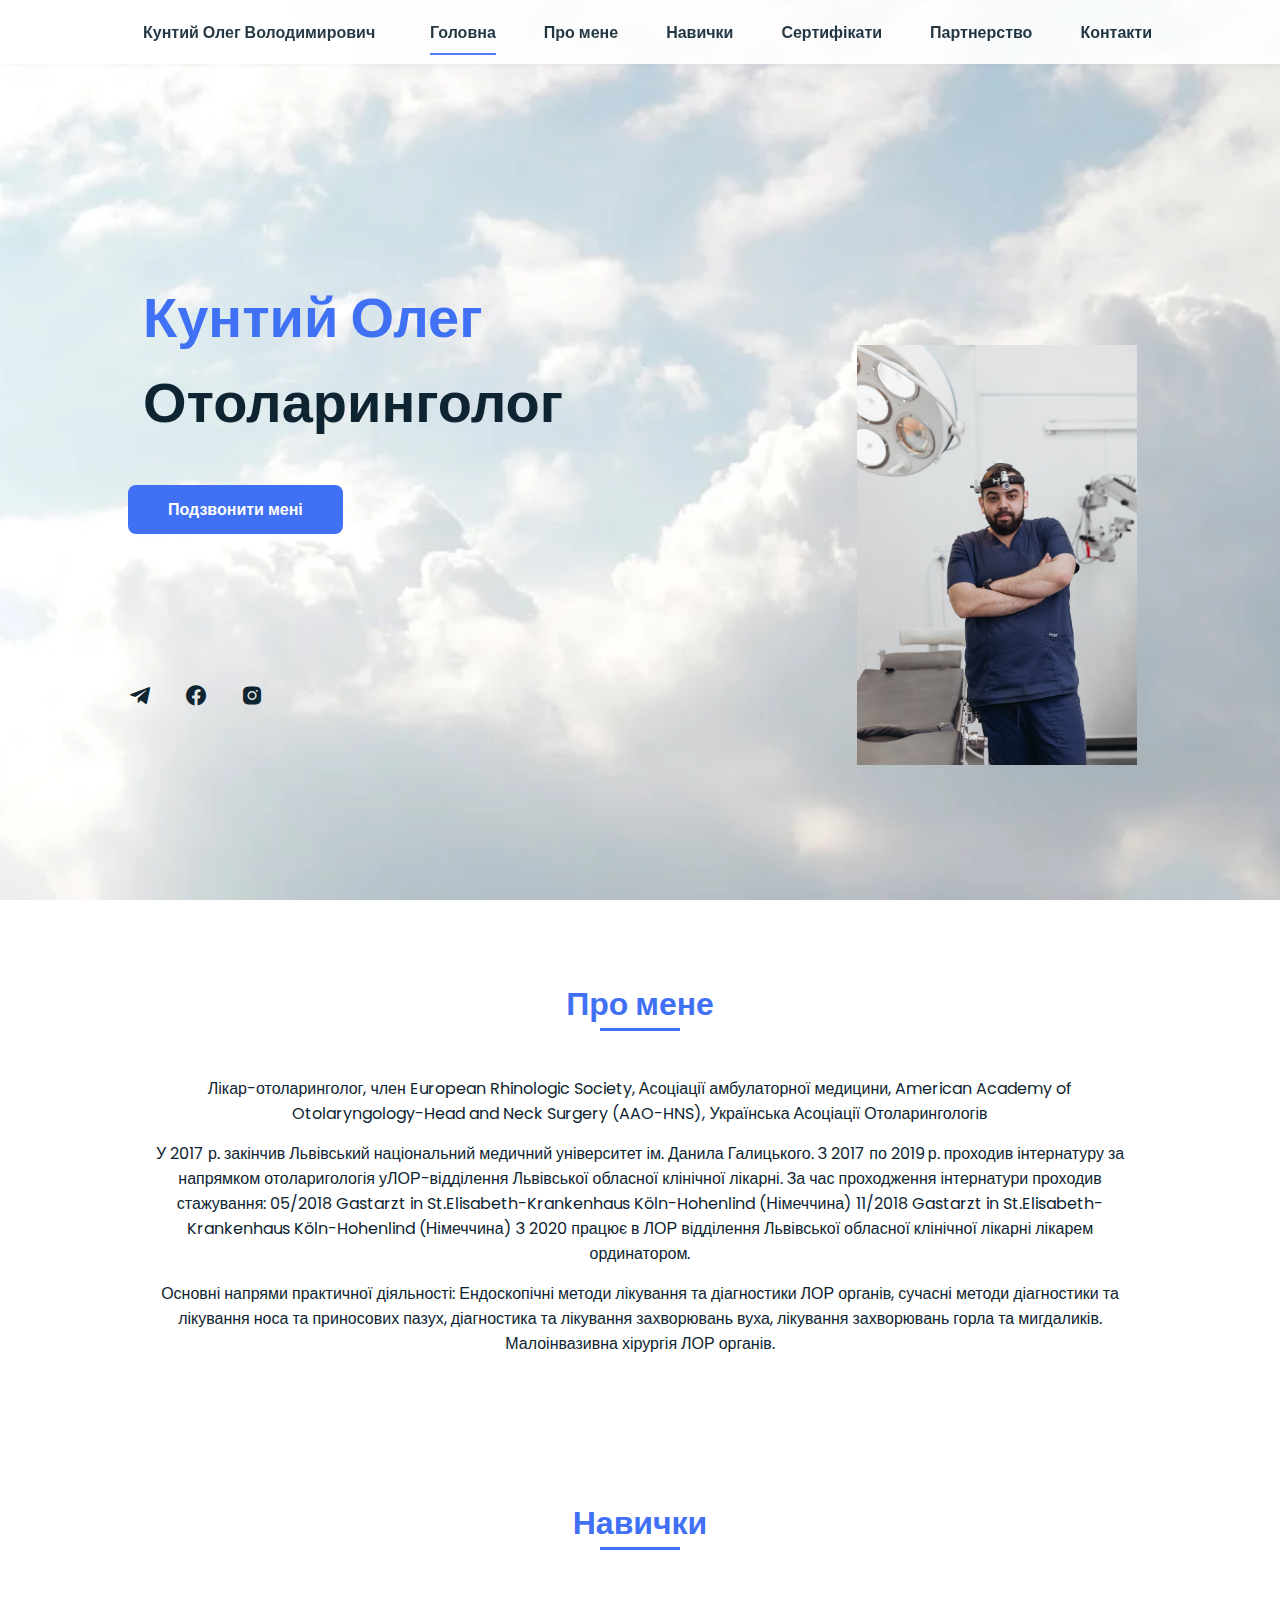
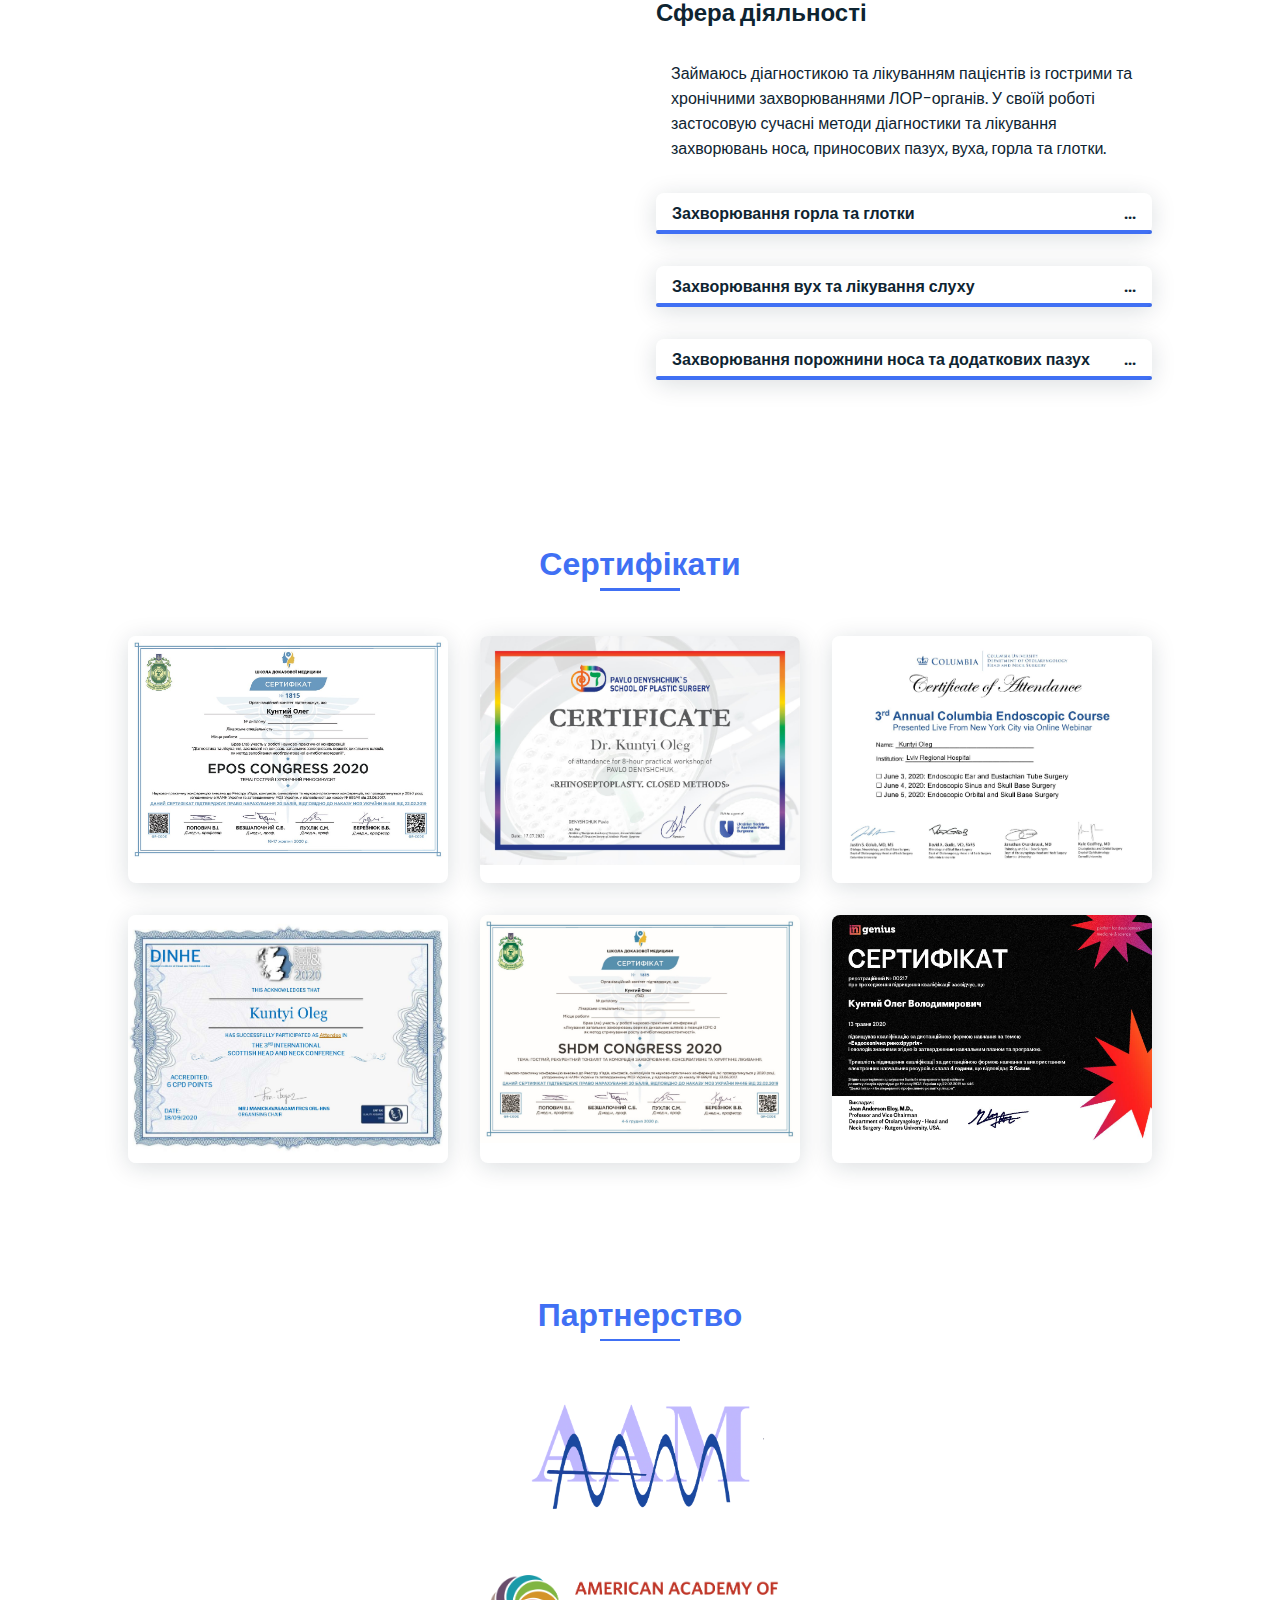
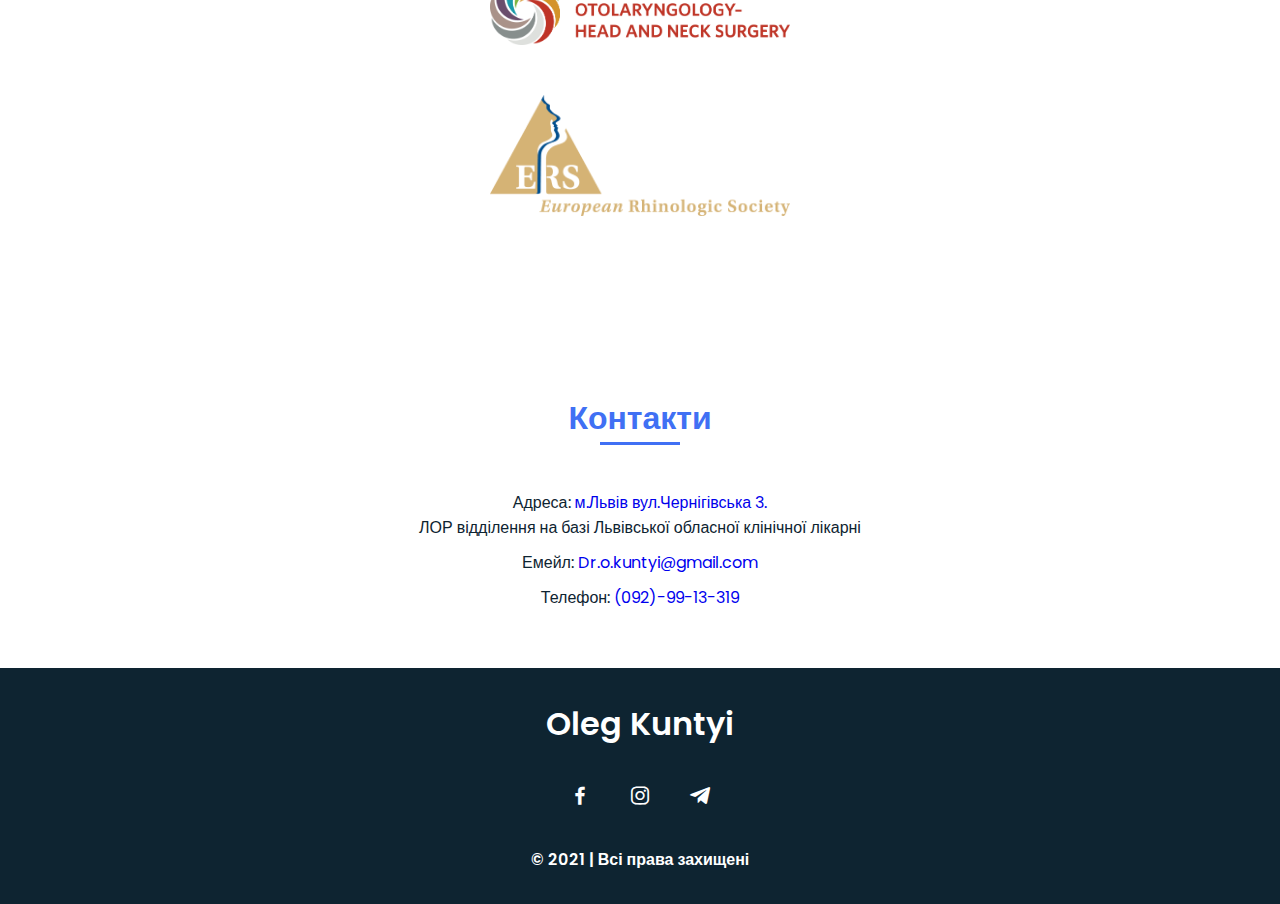
==== index.html @ fac5fddb "V1.1" ====
<!DOCTYPE html>
<html lang="ru">

<head>
    <title>Кунтий Олег Володимирович</title>

    <meta charset="UTF-8">
    <meta name="viewport" content="width=device-width, initial-scale=1.0">
    <meta name="format-detection" content="telephone=no">


    <!-- =====BOX ICONS===== -->
    <link href='https://cdn.jsdelivr.net/npm/boxicons@2.0.5/css/boxicons.min.css' rel='stylesheet'>
    <link rel="stylesheet" href="https://cdnjs.cloudflare.com/ajax/libs/font-awesome/4.7.0/css/font-awesome.min.css">


    <link rel="stylesheet" href="css/styles.css">
</head>



<body>
    <!--===== HEADER =====-->

    <header class="l-header">
        <nav class="nav">
            <div>
                <a href="#" class="nav__logo">Кунтий Олег Володимирович</a>
            </div>


            <div class="nav__menu" id="nav-menu">
                <ul class="nav__list">
                    <li class="nav__item lang-place"><a href="#home" class="nav__link active">Головна</a></li>
                    <li class="nav__item"><a href="#about" class="nav__link">Про мене</a></li>
                    <li class="nav__item"><a href="#skills" class="nav__link">Навички</a></li>
                    <li class="nav__item"><a href="#qualification" class="nav__link">Сертифікати</a></li>
                    <li class="nav__item"><a href="#mem" class="nav__link">Партнерство</a></li>
                    <li class="nav__item"><a href="#contact" class="nav__link">Контакти</a></li>
                </ul>

                <!------------------------------------ ПЕРЕКЛАД ----------------------------------------->
                <!-- <div class="header__translate">
                    <a href="eng.html" class="eng"><img src="img/eng1.png" alt=""></a>
                    <a href="index.html" class="ukr"><img src="img/ukr1.png" alt=""></a>
                </div> -->

            </div>

            <div class="nav__toggle" id="nav-toggle">
                <i class='bx bx-menu'></i>
            </div>
        </nav>
    </header>

    <main class="l-main">
        <!--===== HOME =====-->
        <section class="home bd-grid" id="home">

            <div class="par__mob">
                <img class="home__img-mobile" src="img/main.jpg" alt="">
            </div>
            <div class="home__data">
                <h1 class="home__title"><span class="home__title-color">Кунтий
                        Олег</span><br>Отоларинголог
                </h1>

                <a href="tel:0975793284" class="button">Подзвонити мені</a>
            </div>

            <div class="home__social">
                <a href="" class="home__social-icon"><i class='bx bxl-telegram'></i></a>
                <a href="https://www.facebook.com/photo?fbid=460444640978378&set=a.102167336806112"
                    class="home__social-icon"><i class='bx bxl-facebook-circle'></i></a>
                <a href="https://www.instagram.com/olezka19940511/?hl=uk" class="home__social-icon"><i
                        class='bx bxl-instagram-alt'></i></a>
            </div>
            <div>
                <img class="home__img" src="img/main.jpg" alt="">
            </div>

        </section>
        <!--===== ABOUT =====-->
        <section class="about section" id="about">
            <h2 class="section-title">Про мене</h2>

            <div class="about__container">
                <!-- <div class="about__img">
                    <img src="img/about.jpg" alt="">
                    bd-grid
                </div> -->

                <div class="about__alltext">
                    <p class="about__text">Лікар-отоларинголог,
                        член European Rhinologic Society, Асоціації амбулаторної медицини, American Academy of
                        Otolaryngology-Head and Neck Surgery (AAO-HNS), Українська Асоціації Отоларингологів
                    </p>
                    <p class="about__text">
                        У
                        2017 р. закінчив Львівський
                        національний медичний університет ім. Данила Галицького.
                        З 2017 по 2019 р. проходив інтернатуру за напрямком отоларигологія уЛОР-відділення Львівської
                        обласної клінічної лікарні.
                        За час проходження інтернатури проходив стажування:
                        05/2018 Gastarzt in St.Elisabeth-Krankenhaus Köln-Hohenlind (Німеччина)
                        11/2018 Gastarzt in St.Elisabeth-Krankenhaus Köln-Hohenlind (Німеччина)
                        З 2020 працює в ЛОР відділення Львівської обласної клінічної лікарні лікарем ординатором.
                    </p>
                    <p class="about__text">
                        Основні напрями практичної діяльності:
                        Ендоскопічні методи лікування та діагностики ЛОР органів, сучасні методи діагностики та
                        лікування носа та приносових пазух, діагностика та лікування захворювань вуха, лікування
                        захворювань горла та мигдаликів. Малоінвазивна хірургія ЛОР органів.

                    </p>
                </div>
            </div>
        </section>

        <!--===== SKILLS =====-->
        <section class="skills section" id="skills">
            <h2 class="section-title">Навички</h2>

            <div class="skills__container bd-grid">
                <div>
                    <img src="img/skills.jpg" alt="" class="skills__img">
                </div>
                <div>
                    <h2 class="skills__subtitle">Сфера діяльності</h2>
                    <p class="skills__text">Займаюсь діагностикою та лікуванням пацієнтів із гострими та хронічними
                        захворюваннями ЛОР-органів. У своїй роботі застосовую сучасні методи діагностики та лікування
                        захворювань носа, приносових пазух, вуха, горла та глотки.</p>
                    <div class="skills__data">
                        <div class="skills__names">
                            <span class="skills__name">Захворювання горла та глотки</span>
                        </div>
                        <div class="skills__bar skills__html">
                        </div>
                        <span class="skills__percentage">...</span>

                    </div>

                    <div class="skills__list">
                        <ul class="list-item">
                            <li>Гострий тонзиліт</li>
                            <li>Хронічний тонзиліт</li>
                            <li>Гострі та хронічні фарингіти</li>
                            <li>Гострі та хронічні Ларингіти</li>
                            <li>Назофарингіт</li>
                            <li>Паратонзиліт та паратонзилярний абсцес</li>
                            <li>Кандидоз ротової порожнини</li>
                            <li>Сторонні тіла глотки</li>
                            <li>Травми глотки</li>
                        </ul>
                    </div>

                    <div class="skills__data">
                        <div class="skills__names">
                            <span class="skills__name">Захворювання вух та лікування слуху</span>
                        </div>
                        <div class="skills__bar skills__css">

                        </div>
                        <span class="skills__percentage">...</span>
                    </div>

                    <div class="skills__list">
                        <ul class="list-item">
                            <li>Зовнішній отит</li>
                            <li>Фурункул слухового ходу</li>
                            <li>Отомікоз</li>
                            <li>Гострий середній отит</li>
                            <li>Хронічний отит</li>
                            <li>Секреторний отит</li>
                            <li>Євстахеїт</li>
                            <li>Отогематома</li>
                            <li>Усунення сірчаного корку</li>
                            <li>Травми барабанної перетинки</li>
                            <li>Усунення сторонніх тіл</li>
                            <li>Видалення атероми вушної мушлі</li>
                        </ul>

                    </div>

                    <div class="skills__data">
                        <div class="skills__names">
                            <span class="skills__name">Захворювання порожнини носа та додаткових пазух</span>
                        </div>
                        <div class="skills__bar skills__ux">
                        </div>
                        <span class="skills__percentage">...</span>
                    </div>

                    <div class="skills__list">
                        <ul class="list-item">
                            <li>Гострі риносинусити</li>
                            <li>Хронічний риносинусит</li>
                            <li>Алергічний риніт</li>
                            <li>Викривлення носової переділки</li>
                            <li>Деформації зовнішнього носа</li>
                            <li>Медикаментозний риніт</li>
                            <li>Фурункул носа</li>
                            <li>ГПоліпи носової порожнини</li>
                            <li>Гематома та абсцес переділки носа</li>
                            <li>Носові кровотечі</li>

                        </ul>
                    </div>

                </div>


            </div>
        </section>

        <!--===== WORK =====-->
        <section class="work section" id="qualification">
            <h2 class="section-title">Сертифікати</h2>

            <div class="work__container bd-grid">

                <div class="work__img">
                    <img src="img/work1.jpg" alt="">
                </div>

                <div class="work__img">
                    <img src="img/work2.jpg" alt="">
                </div>

                <div class="work__img">
                    <img src="img/work3.jpg" alt="">
                </div>

                <div class="work__img">
                    <img src="img/work4.jpg" alt="">
                </div>

                <div class="work__img">
                    <img src="img/work5.jpg" alt="">
                </div>

                <div class="work__img">
                    <img src="img/work6.jpg" alt="">
                </div>

            </div>

        </section>

        <section class="mem section" id="mem">
            <h2 class="section-title">Партнерство</h2>

            <div class="ers">
                <img class="ers-img" src="img/aam-logo.png" alt="er">
                <img class="ers-img" src="img/aao-logo.png" alt="er">
                <img class="ers-img" src="img/ers-logo.png" alt="er">
            </div>

        </section>

        <!--===== CONTACT =====-->

        <section class="contact section" id="contact">
            <h2 class="section-title">Контакти</h2>

            <!-- <div class="contact__container bd-grid">
                <form action="" class="contact__form">
                    <input type="text" placeholder="Name" class="contact__input">
                    <input type="mail" placeholder="Email" class="contact__input">
                    <textarea name="" id="" cols="0" rows="10" class="contact__input"></textarea>
                    <input type="button" value="Submit" class="contact__button button">
                </form>
            </div> -->


            <div class="contact2">
                <div class="contact__adress">Адреса: <a class="contact__adress"
                        href="https://www.google.com/maps/place/%D0%B2%D1%83%D0%BB%D0%B8%D1%86%D1%8F+%D0%A7%D0%B5%D1%80%D0%BD%D1%96%D0%B3%D1%96%D0%B2%D1%81%D1%8C%D0%BA%D0%B0,+3,+%D0%9B%D1%8C%D0%B2%D1%96%D0%B2,+%D0%9B%D1%8C%D0%B2%D1%96%D0%B2%D1%81%D1%8C%D0%BA%D0%B0+%D0%BE%D0%B1%D0%BB%D0%B0%D1%81%D1%82%D1%8C,+79000/data=!4m2!3m1!1s0x473add405d0f1727:0x6ee5fa45e4d1539a?sa=X&ved=2ahUKEwilrcrRs4DuAhVOpIsKHW8TBnoQ8gEwAHoECAMQAQ">м.Львів
                        вул.Чернігівська 3.

                    </a><br> ЛОР відділення на базі Львівської обласної клінічної лікарні
                </div>
                <div class="email">
                    <span>Емейл:</span> <a href="mailTo:Dr.o.kuntyi@gmail.com"> Dr.o.kuntyi@gmail.com</a>
                </div>
                <div class="telephone">
                    <span>Телефон:</span><a href="tel:0929913319"> (092)-99-13-319</a>
                </div>
            </div>
        </section>


    </main>

    <!--===== FOOTER =====-->
    <footer class="footer">
        <p class="footer__title">Oleg Kuntyi</p>
        <div class="footer__social">
            <a href="https://www.facebook.com/photo?fbid=460444640978378&set=a.102167336806112" class="footer__icon"><i
                    class='bx bxl-facebook'></i></a>
            <a href="https://www.instagram.com/dr.kuntyi/" class="footer__icon"><i class='bx bxl-instagram'></i></a>
            <a href="#" class="footer__icon"><i class='bx bxl-telegram'></i></a>
        </div>
        <p>&#169; 2021 | Всі права захищені</p>
    </footer>


    <script src="https://ajax.googleapis.com/ajax/libs/jquery/3.5.1/jquery.min.js"></script>
    <!--===== SCROLL REVEAL =====-->
    <script src="https://unpkg.com/scrollreveal"></script>


    <script src="js/main.js"></script>
</body>

</html>
---- css/styles.css ----
/*===== GOOGLE FONTS =====*/
@import url("https://fonts.googleapis.com/css2?family=Poppins:wght@400;600;700&display=swap");
/*===== VARIABLES CSS =====*/
:root{
  --header-height: 3rem;
  --font-semi: 600;
}


/*===== Colores =====*/
:root{
  --first-color: #4070F4;
  --second-color: #0E2431;
}

/*===== Fuente y tipografia =====*/
:root{
  --body-font: 'Poppins', sans-serif;
  --big-font-size: 2rem;
  --h2-font-size: 1.25rem;
  --normal-font-size: 0.938rem;
}
@media screen and (min-width: 768px){
  :root{
    --big-font-size: 3.5rem;
    --h2-font-size: 2rem;
    --normal-font-size: 1rem;
  }
}

/*===== Margenes =====*/
:root{
  --mb-1: 0.5rem;
  --mb-2: 1rem;
  --mb-3: 1.5rem;
  --mb-4: 2rem;
  --mb-5: 2.5rem;
  --mb-6: 3rem;
}

/*===== z index =====*/
:root{
  --z-back: -10;
  --z-normal: 1;
  --z-tooltip: 10;
  --z-fixed: 100;
}

/*===== BASE =====*/
*,::before,::after{
  box-sizing: border-box;
}
html{
  scroll-behavior: smooth;
}
body{
  background: url("../img/light-1282314_960_720.webp") no-repeat center center/cover;
  background-attachment: fixed;
  margin: var(--header-height) 0 0 0;
  font-family: var(--body-font);
  font-size: var(--normal-font-size);
  color: var(--second-color);
}
h1,h2,p{
  margin: 0;
}
ul{
  margin: 0;
  padding: 0;
  list-style: none;
}
a{
  text-decoration: none;
}
img{
  max-width: 100%;
  height: auto;
  display: block;
}

/*===== CLASS CSS ===== */
.section-title{
  position: relative;
  font-size: var(--h2-font-size);
  color: var(--first-color);
  margin-top: var(--mb-2);
  margin-bottom: var(--mb-4);
  text-align: center;
}
.section-title::after{
  position: absolute;
  content: "";
  width: 64px;
  height: 0.18rem;
  left: 0;
  right: 0;
  margin: auto;
  top: 4rem;
  background-color: var(--first-color);
}
.section{
  padding-top: 3rem;
  padding-bottom: 2rem;
}

/*===== LAYOUT =====*/

.l-header{
  width: 100%;
  position: fixed;
  top: 0;
  left: 0;
  z-index: var(--z-fixed);
  background-color: #fff;
  opacity: 0.9;
  box-shadow: 0 1px 4px rgba(146,161,176,.15);
}

/*===== NAV =====*/
.nav{
  height: var(--header-height);
  display: flex;
  justify-content: space-between;
  align-items: center;
  font-weight: var(--font-semi);
  
}
.home__social-icon {
  display: none;
}
@media screen and (max-width: 768px){
  .work__img {
    margin: 15px;
  }
  .home {
    margin-bottom: 110px;
  }
  .skills__subtitle {
    display: none;
  }
  .section-title {
    padding-top: 30px;
  }
  .button {
    display: block;
    margin-bottom: 60px;

  }
  
  .nav__menu{
    position: fixed;
    top: var(--header-height);
    right: -100%;
    width: 80%;
    height: 100%;
    padding: 2rem;
    background-color: var(--second-color);
    transition: .5s;
  }
}
.nav__item{
  margin-bottom: var(--mb-4);
}
.nav__link{
  position: relative;
  color: #fff;
}
.nav__link:hover{
  position: relative;
}
.nav__link:hover::after{
  position: absolute;
  content: "";
  width: 100%;
  height: 0.18rem;
  left: 0;
  top: 2rem;
  background-color: var(--first-color);
}
.nav__logo{
  color: var(--second-color);
  position: relative;
  padding-left: 15px;
}
/* .nav__logo::after{
  content: "";
  position: relative;
  left: 0;
  top: 0;
  width: 50px;
  height: 50px;
  background-image: url('../img/ukr.png');
} */
.nav__toggle{
  color: var(--second-color);
  font-size: 1.5rem;
  cursor: pointer;
}


/*Active menu*/
.active::after{
  position: absolute;
  content: "";
  width: 100%;
  height: 0.18rem;
  left: 0;
  top: 2rem;
  background-color: var(--first-color);
}

/*=== Show menu ===*/
.show{
  right: 0;
}

/*===== HOME =====*/
.home__img {

  display: none;
}
.home{
  height: calc(100vh - 3rem);
  row-gap: 1rem;
}
.home__data{
  align-self: center;
}
.home__title{
  font-size: var(--big-font-size);
  margin-bottom: var(--mb-5);
  padding-left: 15px;
}
.home__title-color{
  color: var(--first-color);
}
.home__social{
  display: flex;
  flex-direction: column;
}
.home__social-icon{
  width: max-content;
  margin-bottom: var(--mb-2);
  font-size: 1.5rem;
  color: var(--second-color);
}
.home__social-icon:hover{
  color: var(--first-color);
}
.home__img{
  position: absolute;
  right: 0;
  bottom: 0;
  max-width: 295px;
}
.header__translate {
  display: flex;

  position: fixed;
  width: 90px;
}
.header__translate img {
  padding-right: 10px;
  width: 80px;
}



/*BUTTONS*/
.button{
  
  display: inline-block;
  background-color: var(--first-color);
  color: #fff;
  padding: .75rem 2.5rem;
  font-weight: var(--font-semi);
  border-radius: .5rem;
}
.button:hover{
  box-shadow: 0 10px 36px rgba(0,0,0,.15);
}

/* ===== ABOUT =====*/
.about__container{
  row-gap: 2rem;
  text-align: center;
}
.about__subtitle{
  margin-bottom: var(--mb-2);
}
.about__img{
  justify-self: center;
}
.about__img img{
  width: 200px;
  border-radius: .5rem;
}
.about__text {
  text-align: center;
  max-width: 1024px;
  margin: 0 auto;
  padding: 0 15px;
  margin-bottom: 15px;
}


/* ===== SKILLS =====*/
.skills__list{
  display: none;
}
.skills__container{
  row-gap: 2rem;

}
.skills__subtitle{
  margin-bottom: var(--mb-2);
}
.skills__text{
  padding: 15px 15px 0px 15px;
  margin-bottom: var(--mb-4);
}
.skills__data{
  cursor: pointer;
  display: flex;
  justify-content: space-between;
  align-items: center;
  position: relative;
  font-weight: var(--font-semi);
  padding: .5rem 1rem;
  margin-bottom: var(--mb-4);
  border-radius: .5rem;
  box-shadow: 0 4px 25px rgba(14,36,49,.15);
}
.skills__data:hover {
  transform: translateY(-3px);
  box-shadow: 8px 4px 4px #4070F4;

  transition: all 0.5s ease;
}
.skills__icon{
  font-size: 2rem;
  margin-right: var(--mb-2);
  color: var(--first-color);
}
.skills__names{
  display: flex;
  align-items: center;
}
.skills__bar{
  position: absolute;
  left: 0;
  bottom: 0;
  background-color: var(--first-color);
  height: .25rem;
  border-radius: .5rem;
  z-index: var(--z-back);
}
.skills__html{
  width: 100%;
}
.skills__css{
  width: 100%;
}
.skills__js{
  width: 100%;
}
.skills__ux{
  width: 100%;
}
.skills__img{
  border-radius: .5rem;
  padding: 55px 15px 15px 15px;
}

.list-item {
  list-style: disc;
  margin-bottom: 20px;
  padding: 0 20px;
}

.hide {
  display: none;
}
.show {
  display: block;
}
/* ===== WORK =====*/
.work__container{
  row-gap: 2rem;
}
.work__img{
  box-shadow: 0 4px 25px rgba(14,36,49,.15);
  border-radius: .5rem;
  overflow: hidden;
}
.work__img img{
  transition: 1s;
  cursor: pointer;
}
.work__img img:hover{
  transform: scale(1.1);
}

/* ===== CONTACT =====*/
/* .contact__input{
  width: 100%;
  font-size: var(--normal-font-size);
  font-weight: var(--font-semi);
  padding: 1rem;
  border-radius: .5rem;
  border: 1.5px solid var(--second-color);
  outline: none;
  margin-bottom: var(--mb-4);
}

.contact__button{
  display: block;
  border: none;
  outline: none;
  font-size: var(--normal-font-size);
  cursor: pointer;
  margin-left: auto;
} */

.contact2 {
  text-align: center;
  padding: 0 15px;
  font-family: 'Poppins', sans-serif;
}
.contact2 div {
  margin-bottom: 10px;
}
.contact__adress a {
  color: #0000EB;
}

/* ===== FOOTER =====*/
.footer{
  background-color: var(--second-color);
  color: #fff;
  text-align: center;
  font-weight: var(--font-semi);
  padding: 2rem 0;
}
.footer__title{
  font-size: 2rem;
  margin-bottom: var(--mb-4);
}
.footer__social{
  margin-bottom: var(--mb-4);
}
.footer__icon{
  font-size: 1.5rem;
  color: #fff;
  margin: 0 var(--mb-2)
}



/* ===== MEDIA QUERIES=====*/

@media screen and (min-width: 440px){
 .home__img-mobile{
   display: none;
 }
 .home__img {
  display: block;
}

@media screen and (min-width: 768px){
  .eng,
  .ukr {
    opacity: 0.5;
  }
  .eng:hover,
  .ukr:hover {
    opacity: 1;
    transition: all 0.3s ease;
  }
  .header__translate {
    display: flex;
    padding-top: 25px;
    width: 90px;
    opacity: 0.8;
    transform: translateX(-285px);
  }
  .header__translate img {
    width: 80px;
  }
  .home__social-icon {
    display: block;
  }
  .nav {
    max-width: 1024px;
    margin: 0 auto;
  }
  .bd-grid{
    max-width: 1024px;
    display: grid;
    grid-template-columns: 100%;
    grid-column-gap: 2rem;
    width: calc(100% - 2rem);
    margin-left: var(--mb-2);
    margin-right: var(--mb-2);
  }
  body{
    margin: 0;
  }
  .section{
    padding-top: 4rem;
    padding-bottom: 3rem;
  }
  .section-title{
    margin-bottom: var(--mb-6);
  }
  .section-title::after{
    width: 80px;
    top: 3rem;
  }

  .nav{
    height: calc(var(--header-height) + 1rem);
  }
  .nav__list{
    display: flex;
    padding-top: 0;
  }
  .nav__item{
    margin-left: var(--mb-6);
    margin-bottom: 0;
  }
  .nav__toggle{
    display: none;
  }
  .nav__link{
    color: var(--second-color);
  }

  .home{
    height: 100vh;
  }
  .home__data{
    align-self: flex-end;
  }
  .home__social{
    padding-top: 0;
    padding-bottom: 2.5rem;
    flex-direction: row;
    align-self: flex-end;
  }
  .home__social-icon{
    margin-bottom: 0;
    margin-right: var(--mb-4);
  }
  .home__img{
    width: 457px;
    bottom: 15%;
    padding-right: 15px;
  }

  .about__container, .skills__container{
    grid-template-columns: repeat(2,1fr);
    text-align: initial;
  }
  .about__img img{
    width: 300px;
  }
  .work__container{
    grid-template-columns: repeat(3, 1fr);
    grid-template-rows: repeat(2,1fr);
    column-gap: 2rem;
  }
  .contact__form{
    width: 360px;
  }
  .contact__container{
    justify-items: center;
  }
}

@media screen and (min-width: 1024px){
  .bd-grid{
    margin-left: auto;
    margin-right: auto;
  }
  .home__img{
    right: 10%;
  }
}
@media screen and (max-width: 1024px){
  .header__translate {
    display: flex;
    padding-top: 25px;
    width: 90px;

    transform: translateX(-20px);
  }
}

@media screen and (max-width: 766px){
  
  .skills__img{
    border-radius: 0;
    padding: 30px 0px 0px 0px;
  }
  .home__social{
    display: flex;
    flex-direction: row;
  }
 

  .skills__data:hover {
    transform: none;
 
  
    transition: all 0.5s ease;
  }
}

.ers {
 
  display: flex;
  flex-direction: column;
  align-items: center;
}

.ers-img {
  display: block;
  text-align: center;
  width: 300px;
  padding-bottom: 50px;
}
.open-gallery {
  display: block;
  width: 100%;
  height: 100%;
  position: relative;
  text-align: center;
  padding-top: 35%;
  opacity: 0.5;
}
.fade{
  animation-name: fade;
  animation-duration: 2s;
}
@keyframes fade {
  from {
    opacity:0.1;
  }
  to{
    opacity: 1;
  }
}}
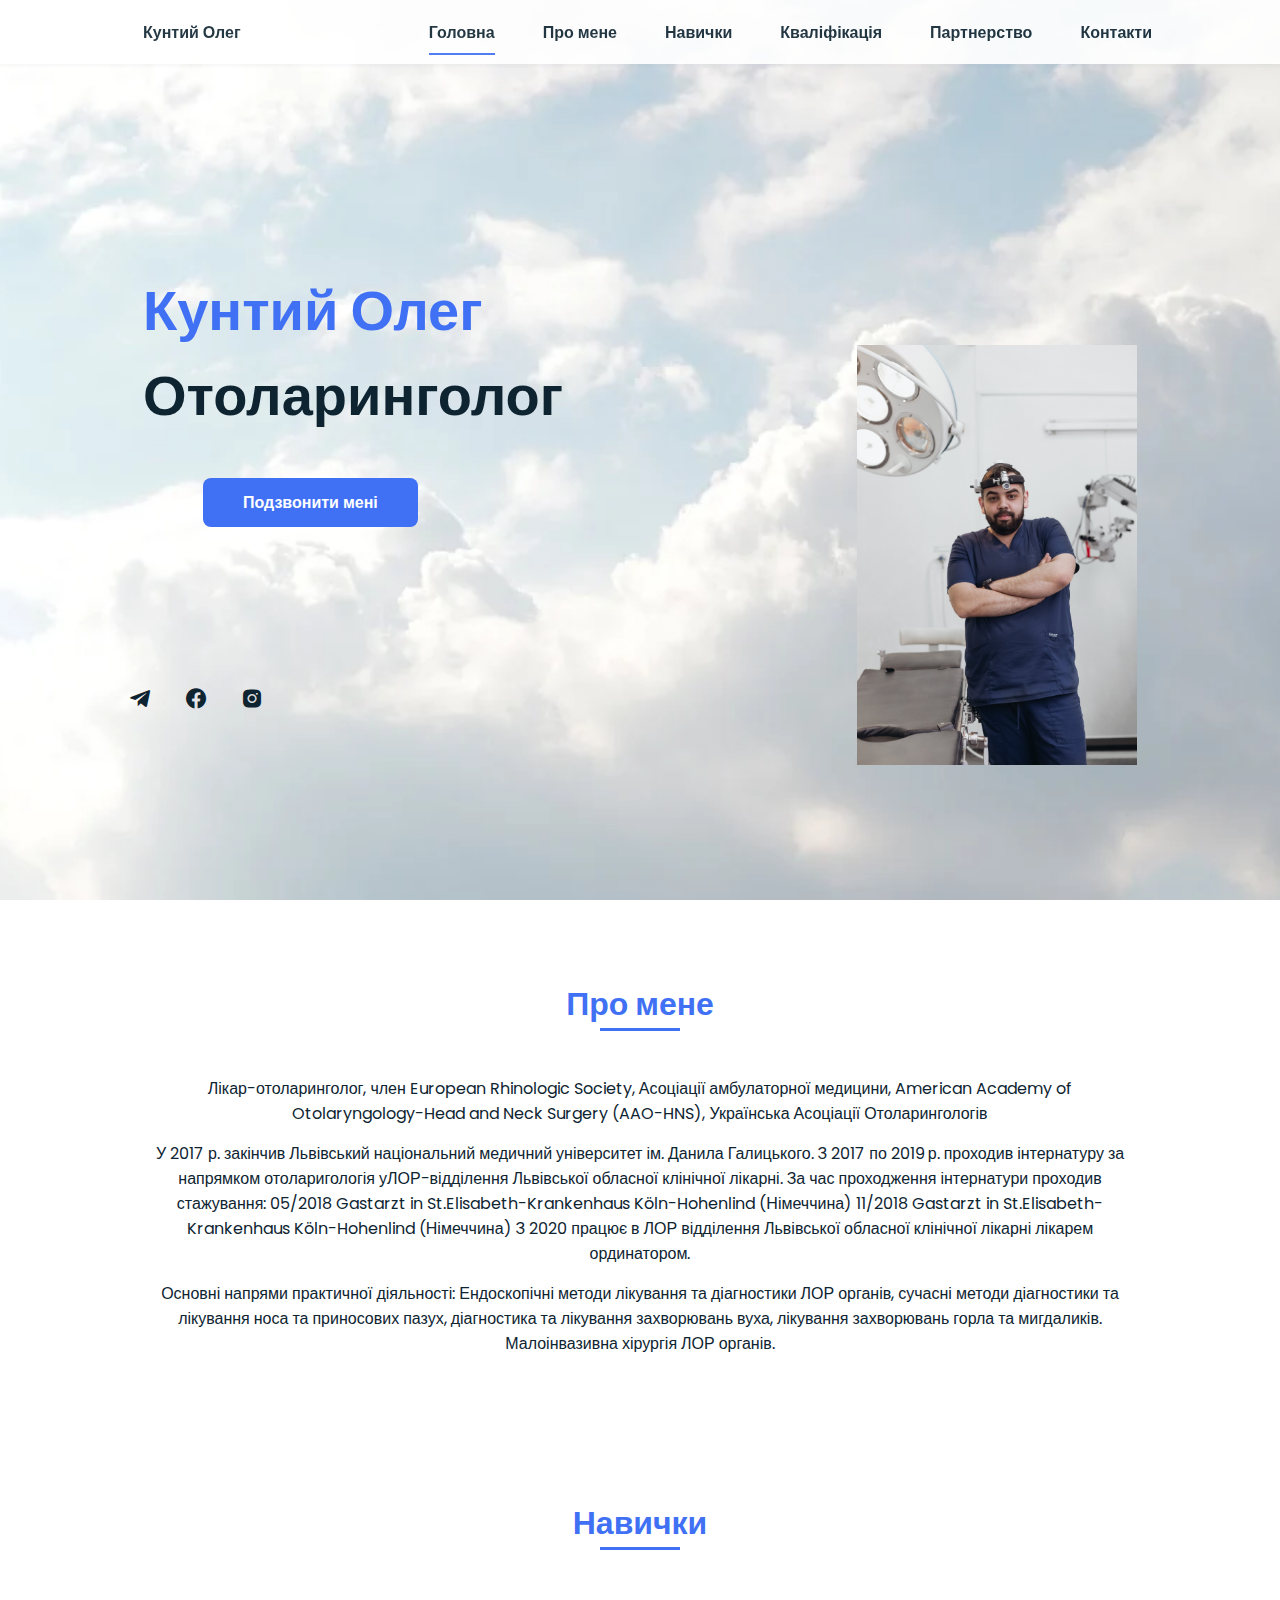
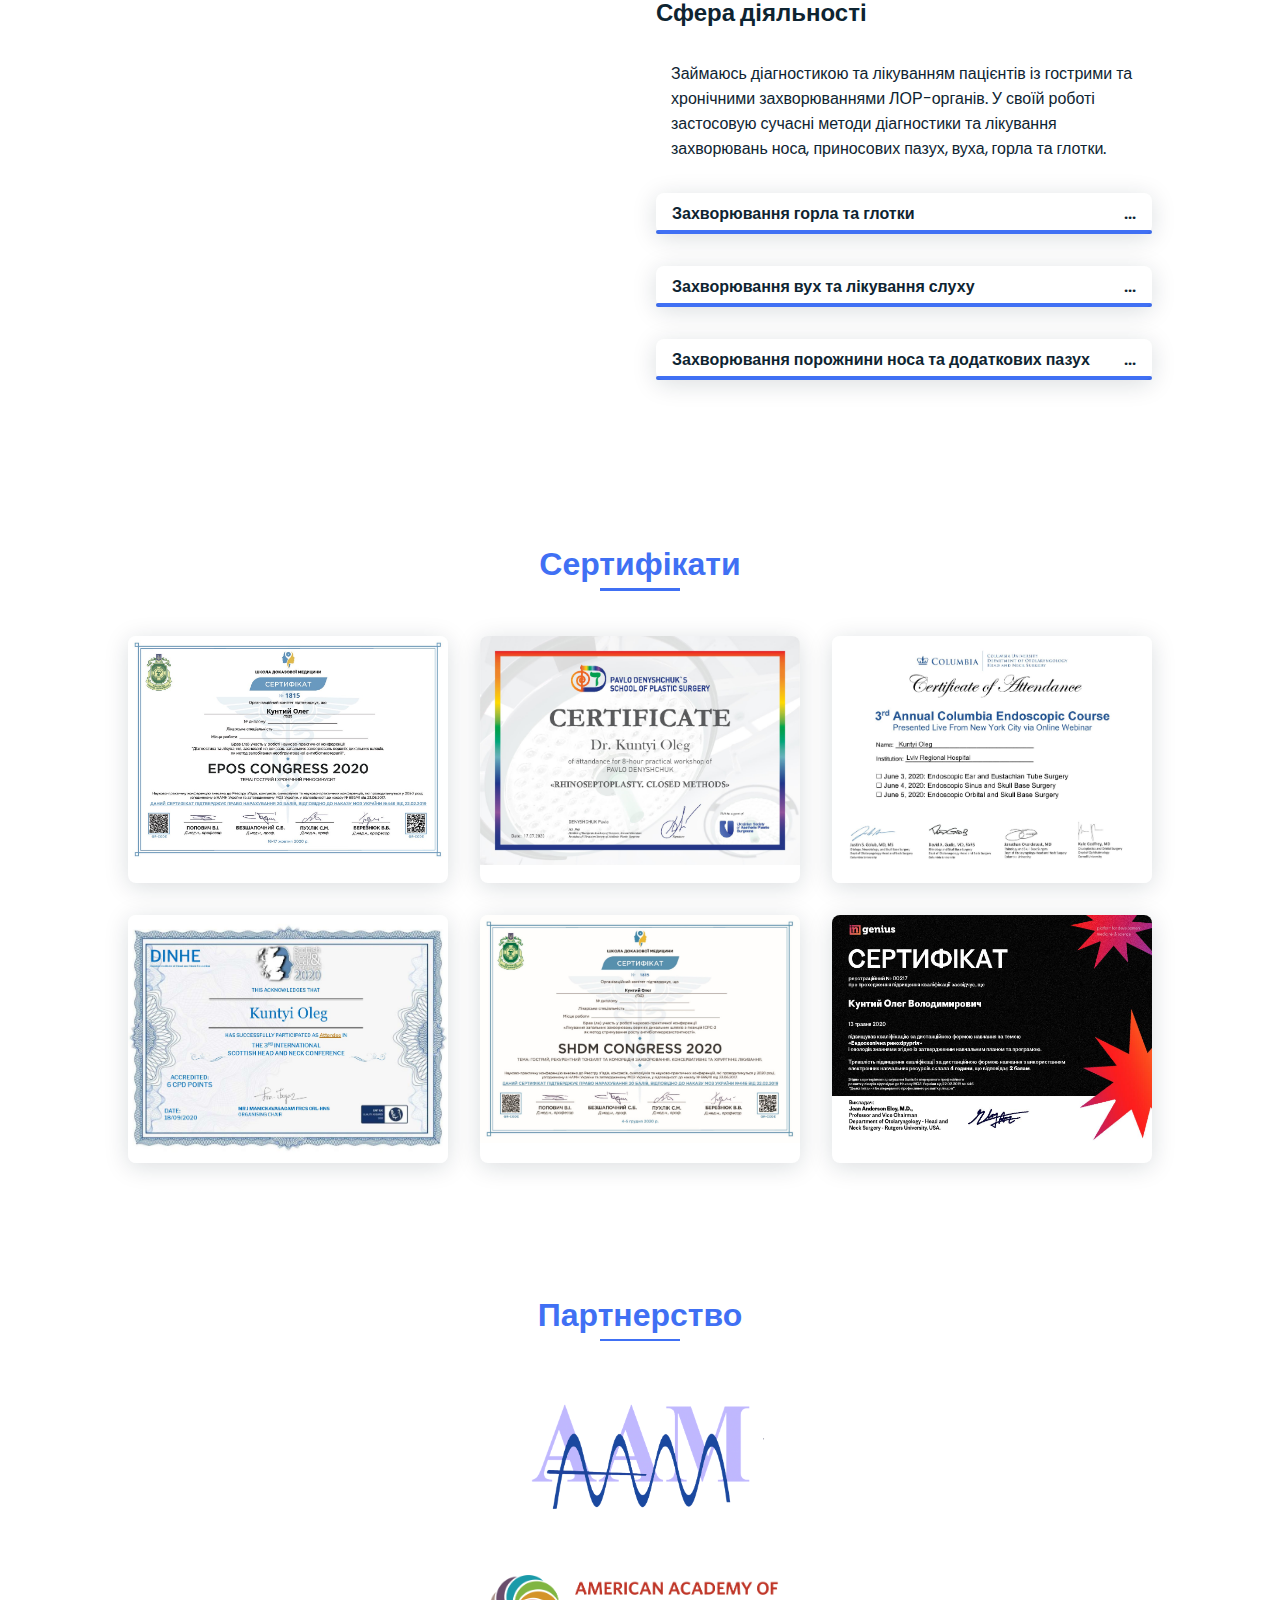
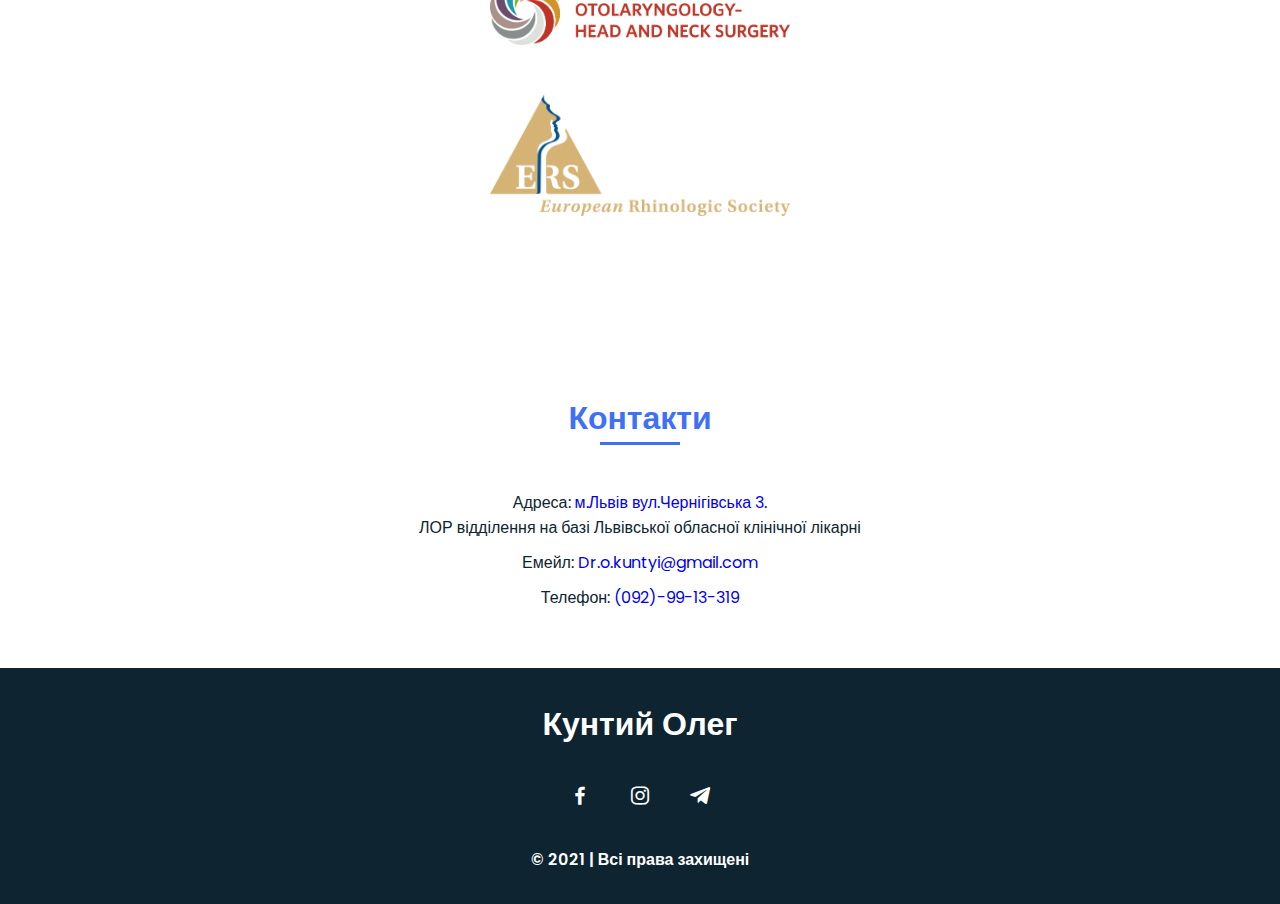
==== commit 2ff733bd: "changes1" ====
--- a/index.html
+++ b/index.html
@@ -2,7 +2,7 @@
 <html lang="ru">
 
 <head>
-    <title>Кунтий Олег Володимирович</title>
+    <title>Кунтий Олег</title>
 
     <meta charset="UTF-8">
     <meta name="viewport" content="width=device-width, initial-scale=1.0">
@@ -25,7 +25,7 @@
     <header class="l-header">
         <nav class="nav">
             <div>
-                <a href="#" class="nav__logo">Кунтий Олег Володимирович</a>
+                <a href="#" class="nav__logo">Кунтий Олег</a>
             </div>
 
 
@@ -34,7 +34,7 @@
                     <li class="nav__item lang-place"><a href="#home" class="nav__link active">Головна</a></li>
                     <li class="nav__item"><a href="#about" class="nav__link">Про мене</a></li>
                     <li class="nav__item"><a href="#skills" class="nav__link">Навички</a></li>
-                    <li class="nav__item"><a href="#qualification" class="nav__link">Сертифікати</a></li>
+                    <li class="nav__item"><a href="#qualification" class="nav__link">Кваліфікація</a></li>
                     <li class="nav__item"><a href="#mem" class="nav__link">Партнерство</a></li>
                     <li class="nav__item"><a href="#contact" class="nav__link">Контакти</a></li>
                 </ul>
@@ -294,7 +294,7 @@
 
     <!--===== FOOTER =====-->
     <footer class="footer">
-        <p class="footer__title">Oleg Kuntyi</p>
+        <p class="footer__title">Кунтий Олег</p>
         <div class="footer__social">
             <a href="https://www.facebook.com/photo?fbid=460444640978378&set=a.102167336806112" class="footer__icon"><i
                     class='bx bxl-facebook'></i></a>
--- a/css/styles.css
+++ b/css/styles.css
@@ -268,11 +268,12 @@
 
 /*BUTTONS*/
 .button{
-  
   display: inline-block;
   background-color: var(--first-color);
   color: #fff;
   padding: .75rem 2.5rem;
+  margin-left: 75px;
+  margin-bottom: 15px;
   font-weight: var(--font-semi);
   border-radius: .5rem;
 }
@@ -422,6 +423,10 @@
   margin-left: auto;
 } */
 
+.bx-menu:before {
+  padding-right: 15px;
+}
+
 .contact2 {
   text-align: center;
   padding: 0 15px;
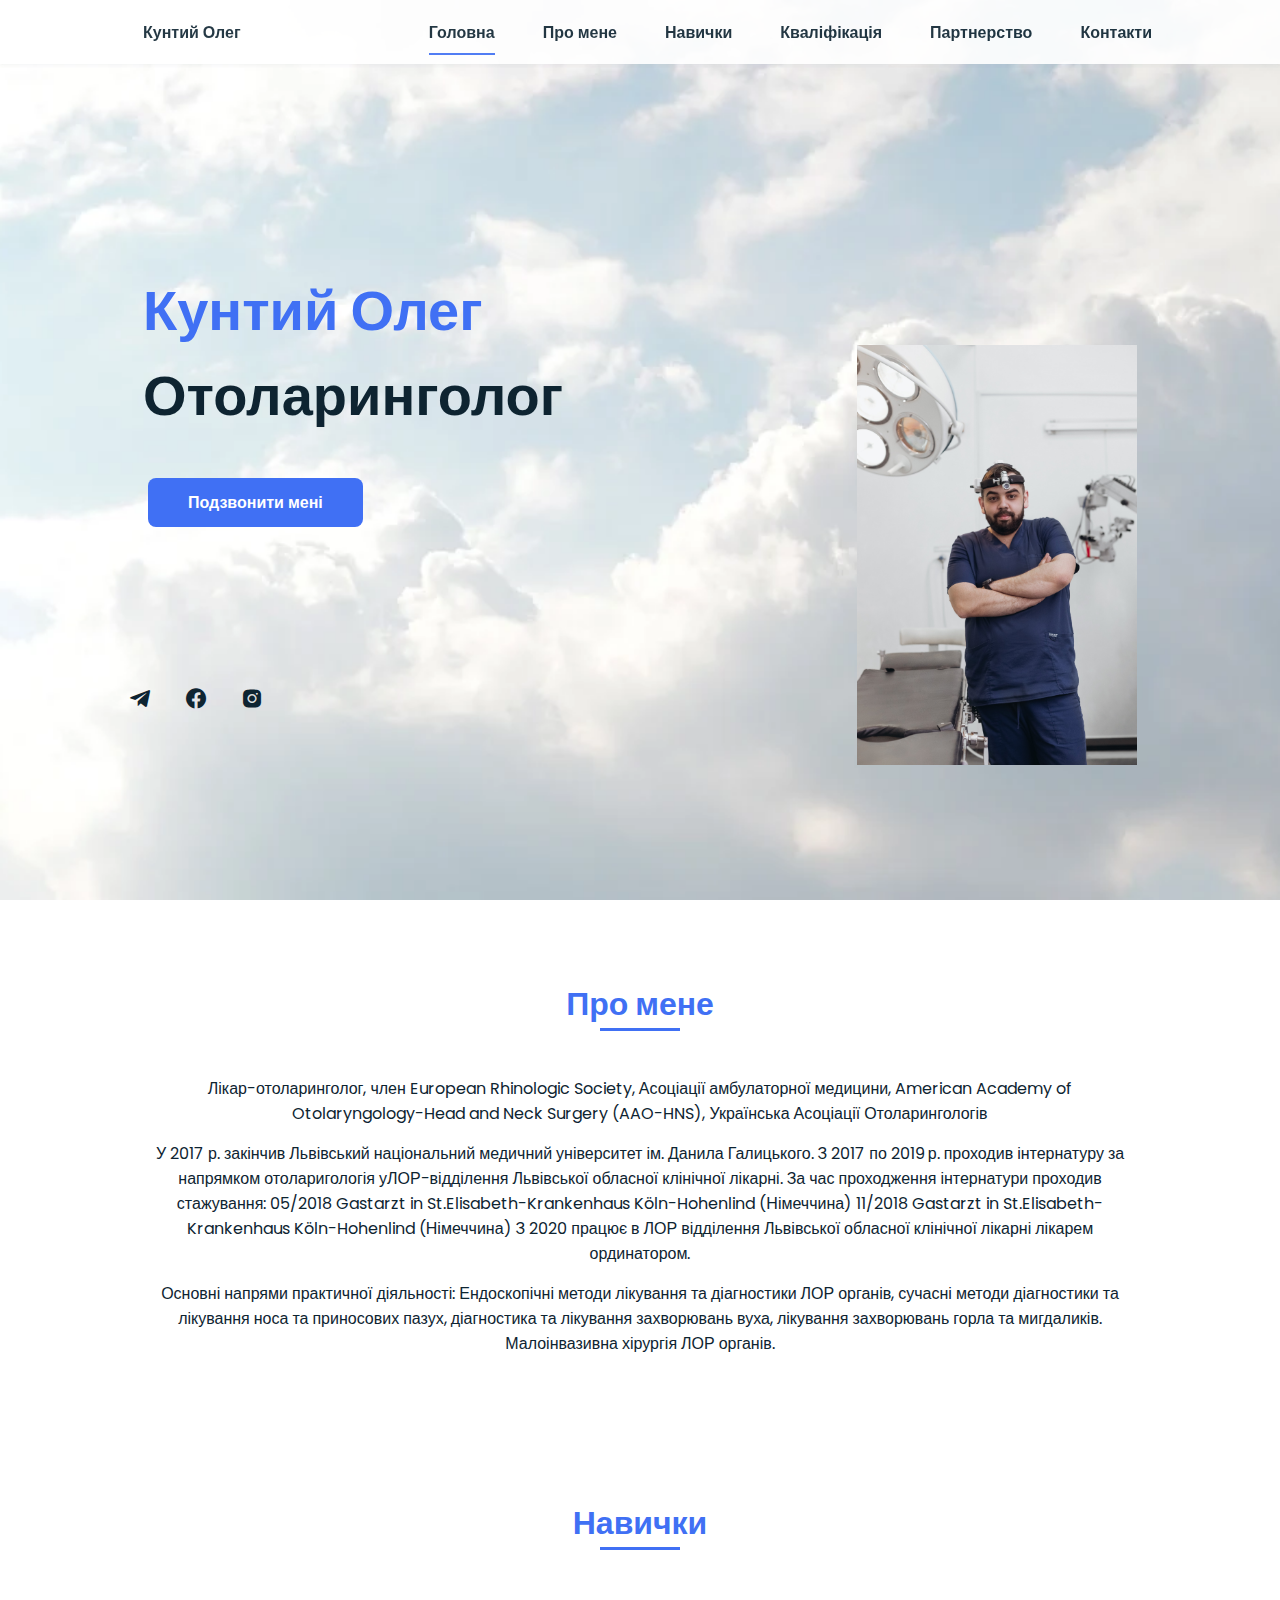
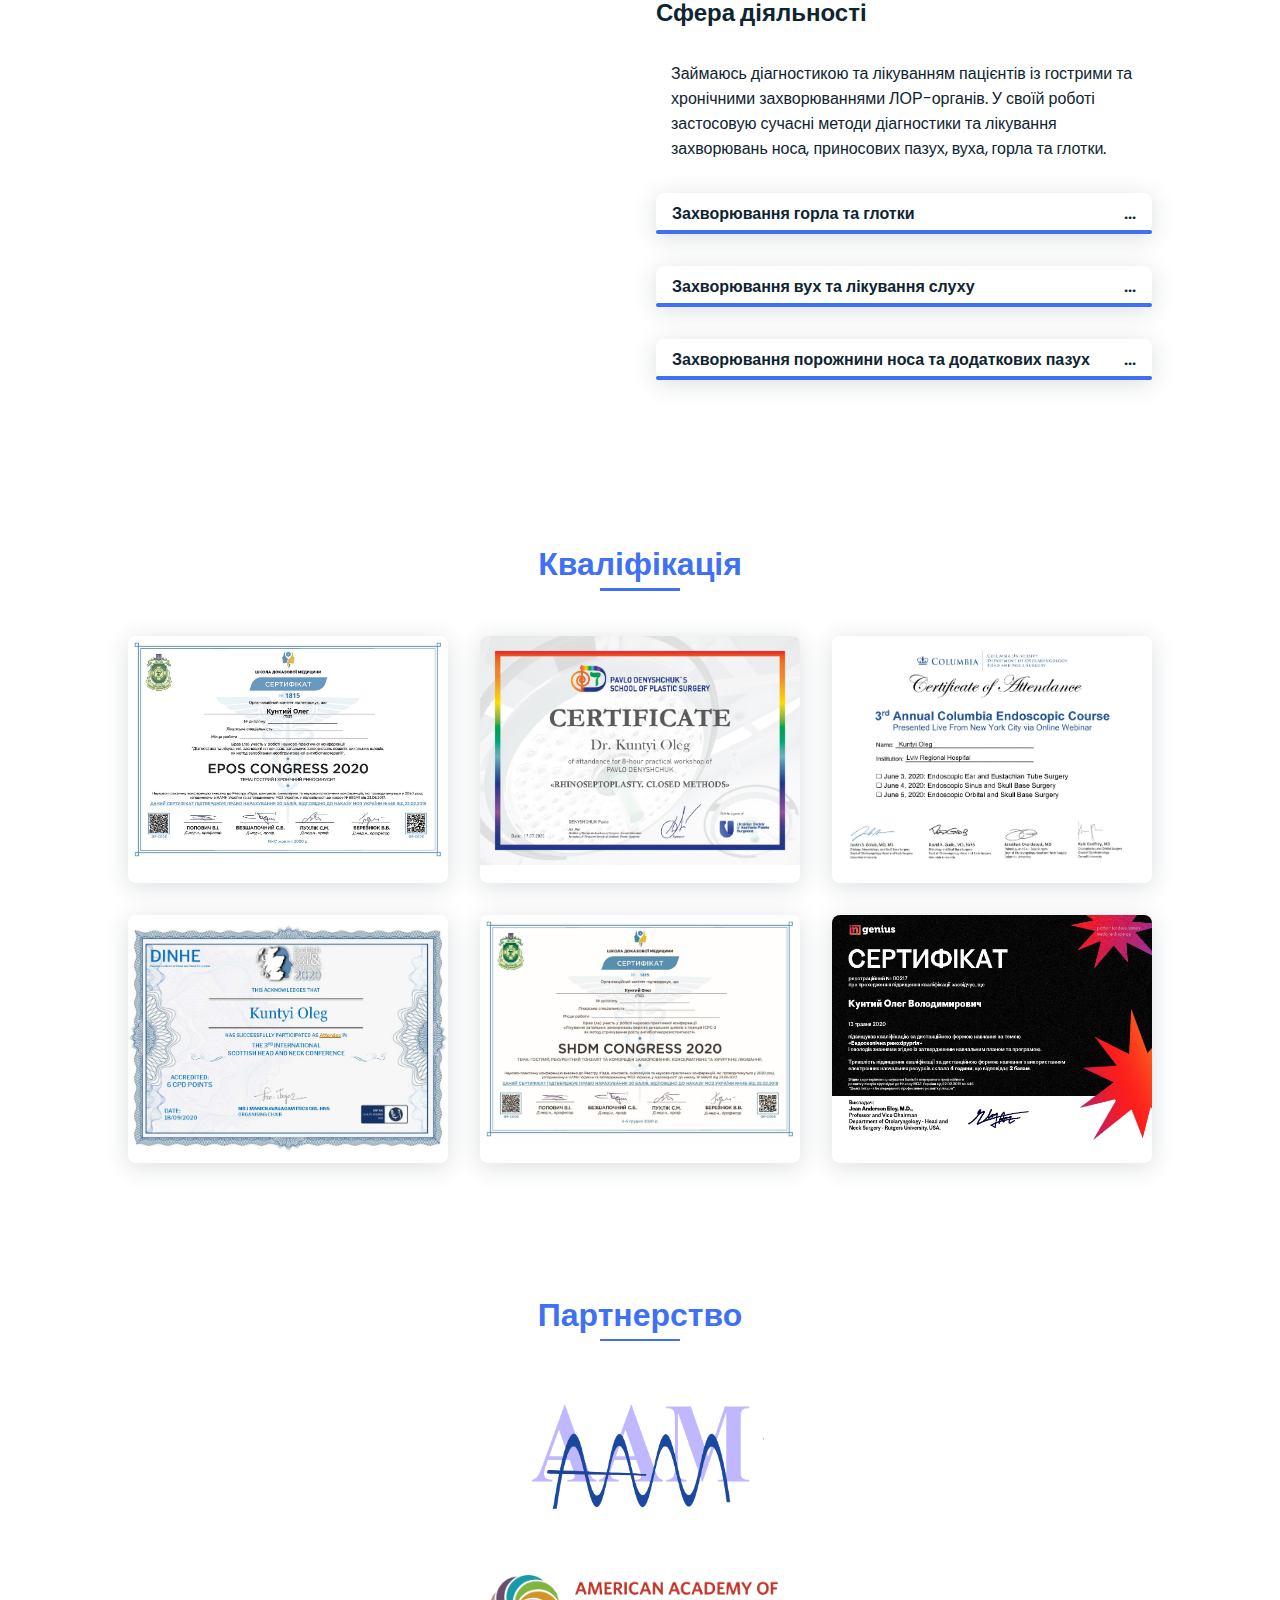
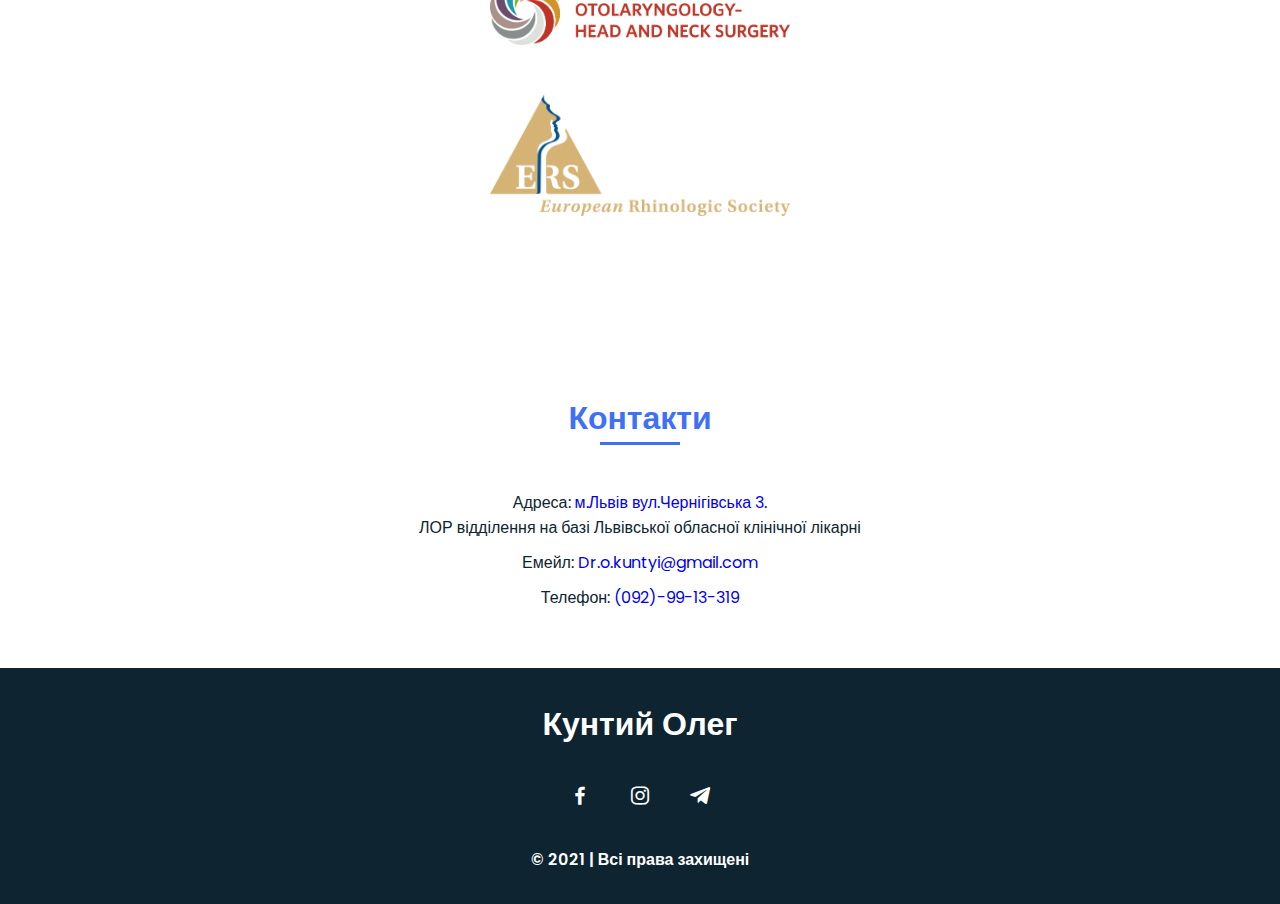
==== commit 664e7762: "chang3" ====
--- a/index.html
+++ b/index.html
@@ -215,7 +215,7 @@
 
         <!--===== WORK =====-->
         <section class="work section" id="qualification">
-            <h2 class="section-title">Сертифікати</h2>
+            <h2 class="section-title">Кваліфікація</h2>
 
             <div class="work__container bd-grid">
 
--- a/css/styles.css
+++ b/css/styles.css
@@ -133,7 +133,10 @@
     margin: 15px;
   }
   .home {
-    margin-bottom: 110px;
+    /* margin-bottom: 110px; her */
+    display: flex;
+    flex-direction: column;
+    align-items: flex-start;
   }
   .skills__subtitle {
     display: none;
@@ -141,11 +144,7 @@
   .section-title {
     padding-top: 30px;
   }
-  .button {
-    display: block;
-    margin-bottom: 60px;
-
-  }
+
   
   .nav__menu{
     position: fixed;
@@ -181,6 +180,7 @@
   color: var(--second-color);
   position: relative;
   padding-left: 15px;
+  
 }
 /* .nav__logo::after{
   content: "";
@@ -272,7 +272,7 @@
   background-color: var(--first-color);
   color: #fff;
   padding: .75rem 2.5rem;
-  margin-left: 75px;
+  margin-left: 20px;
   margin-bottom: 15px;
   font-weight: var(--font-semi);
   border-radius: .5rem;
@@ -471,6 +471,7 @@
  .home__img {
   display: block;
 }
+}
 
 @media screen and (min-width: 768px){
   .eng,
@@ -608,16 +609,10 @@
     border-radius: 0;
     padding: 30px 0px 0px 0px;
   }
-  .home__social{
-    display: flex;
-    flex-direction: row;
-  }
- 
-
+  
   .skills__data:hover {
     transform: none;
- 
-  
+
     transition: all 0.5s ease;
   }
 }
@@ -655,4 +650,4 @@
   to{
     opacity: 1;
   }
-}}+}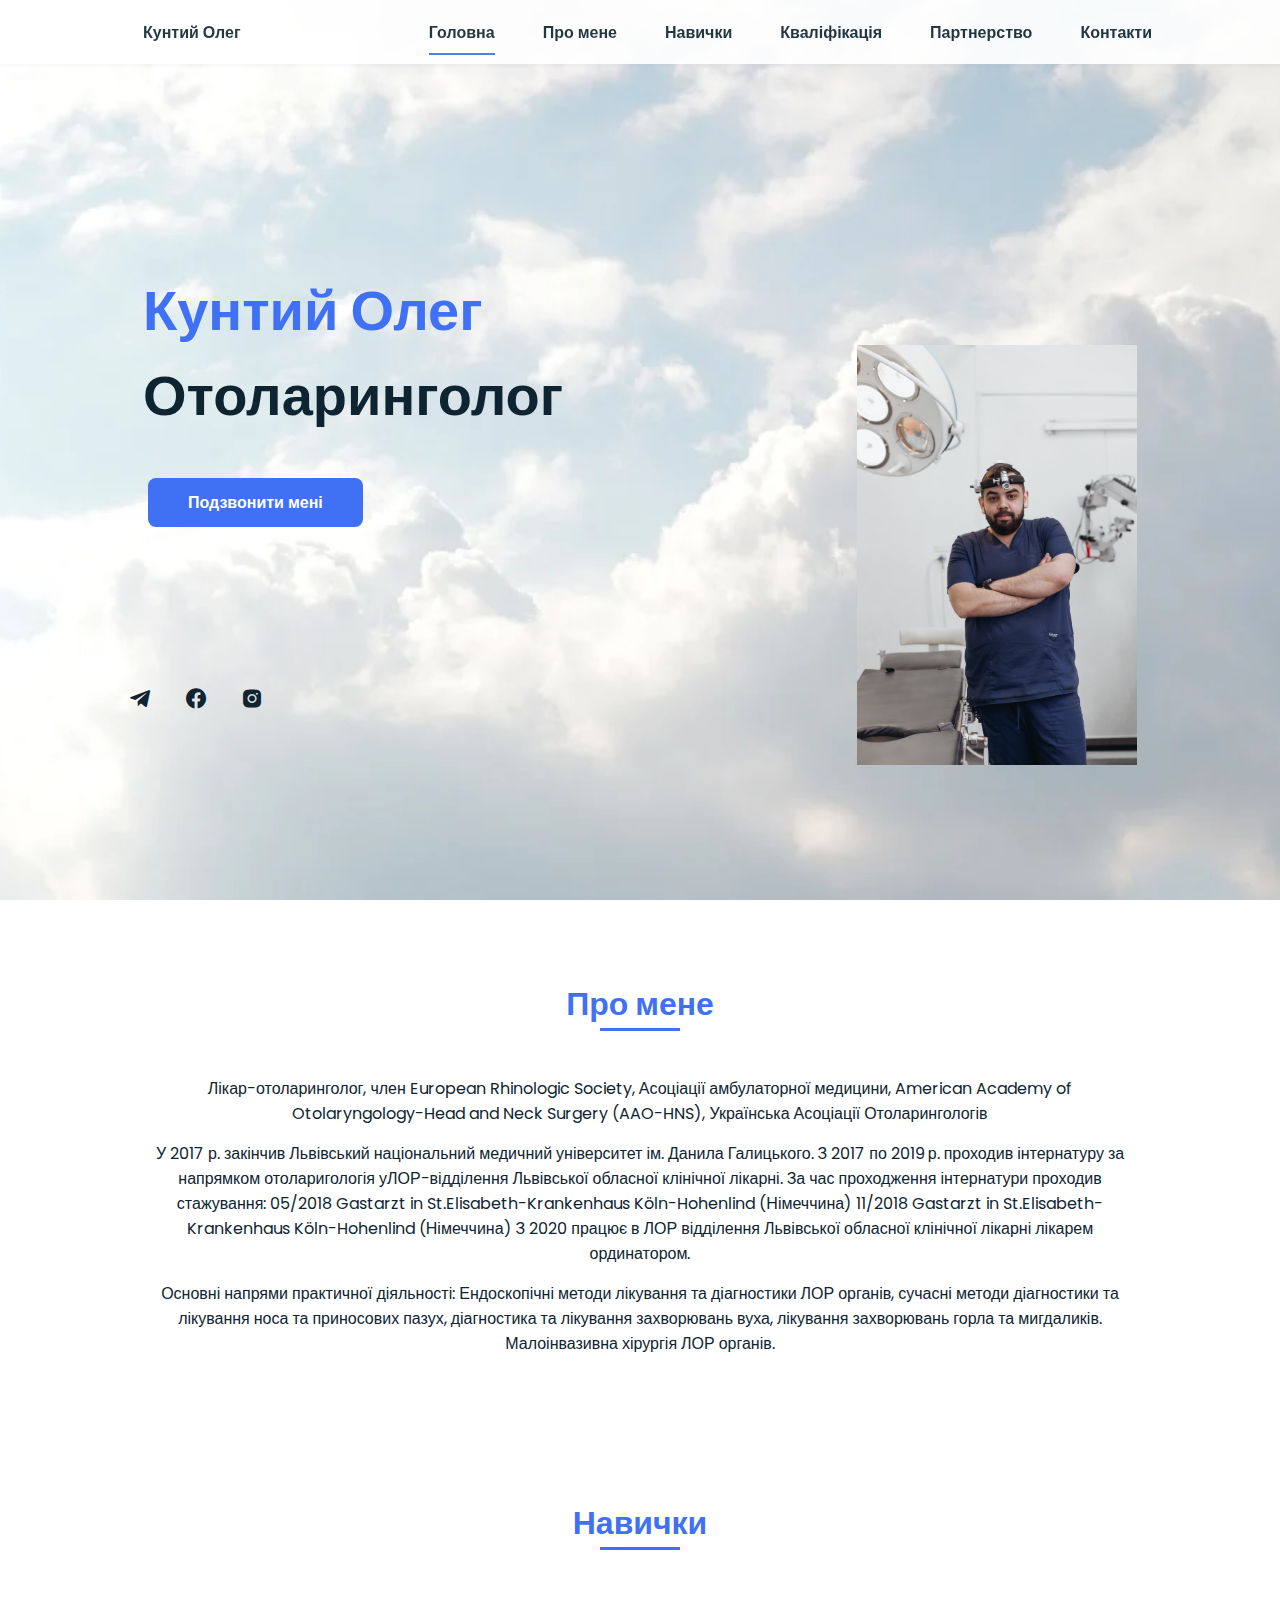
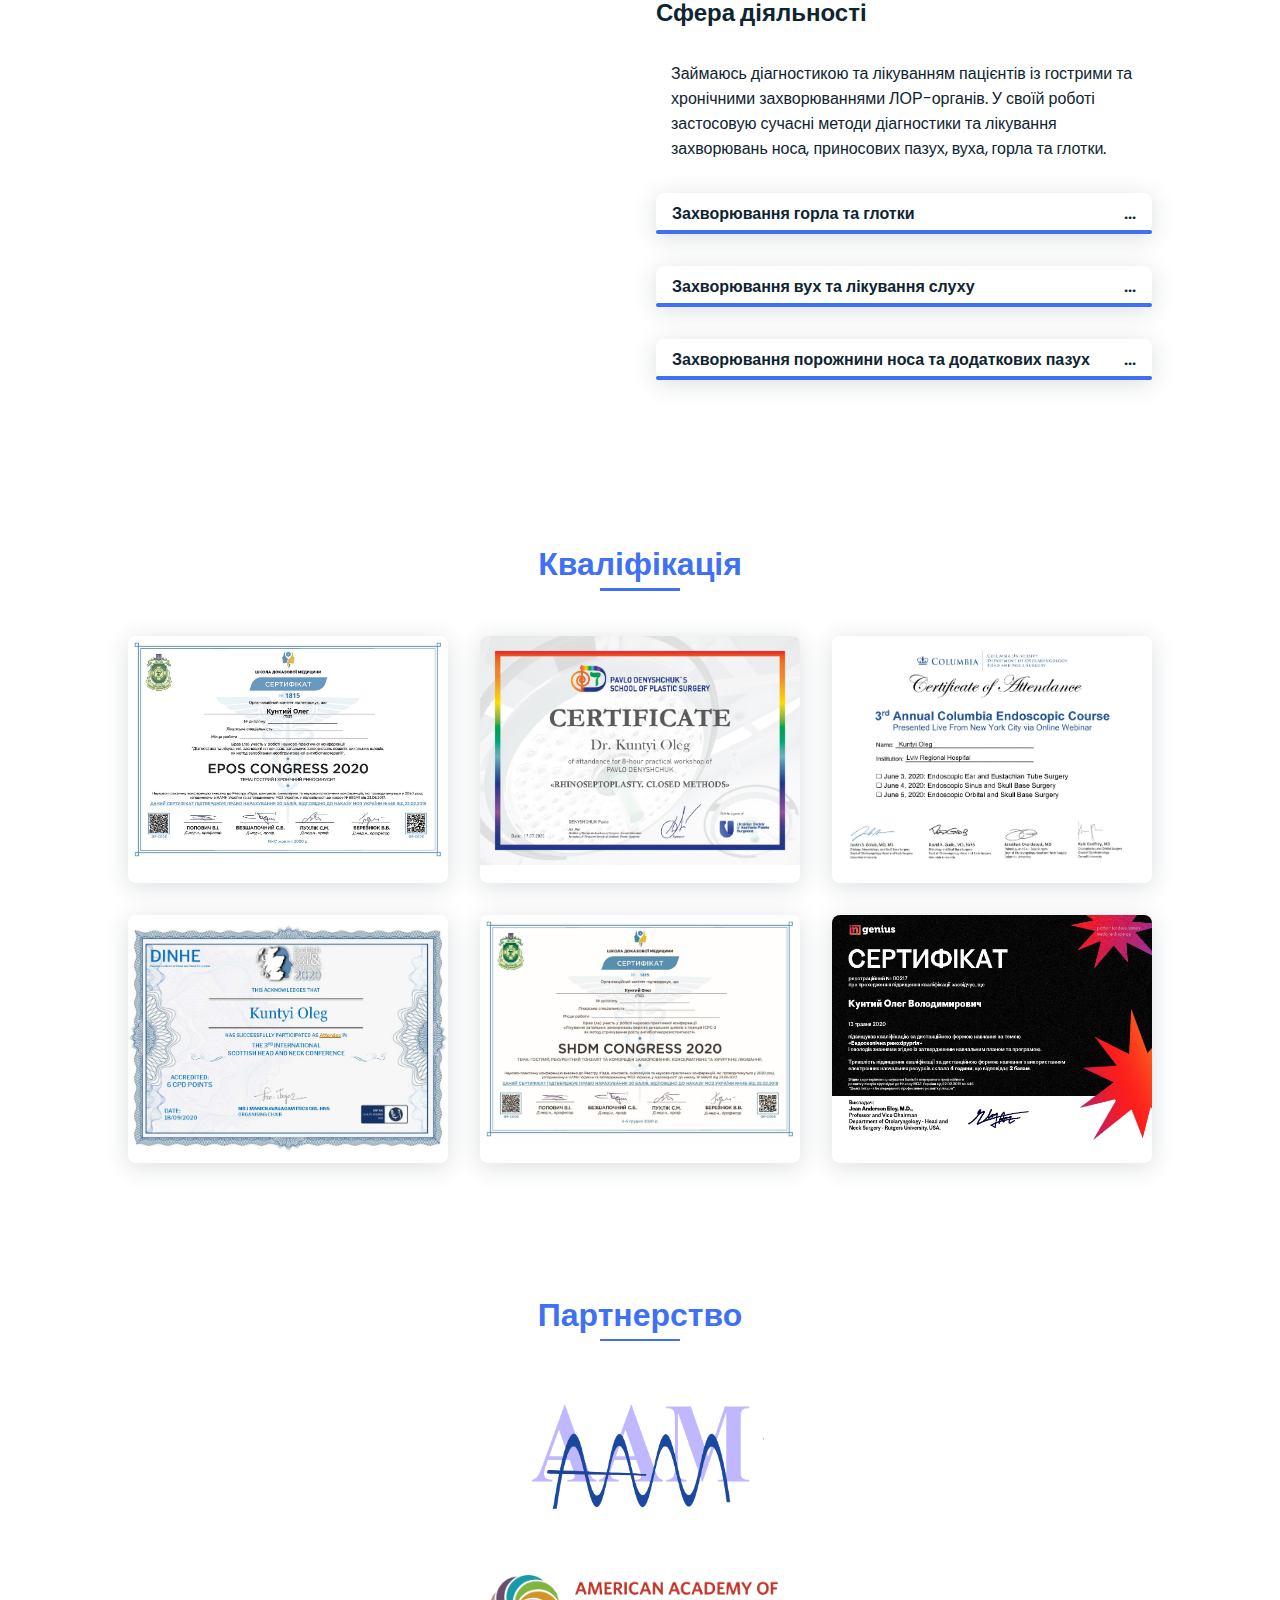
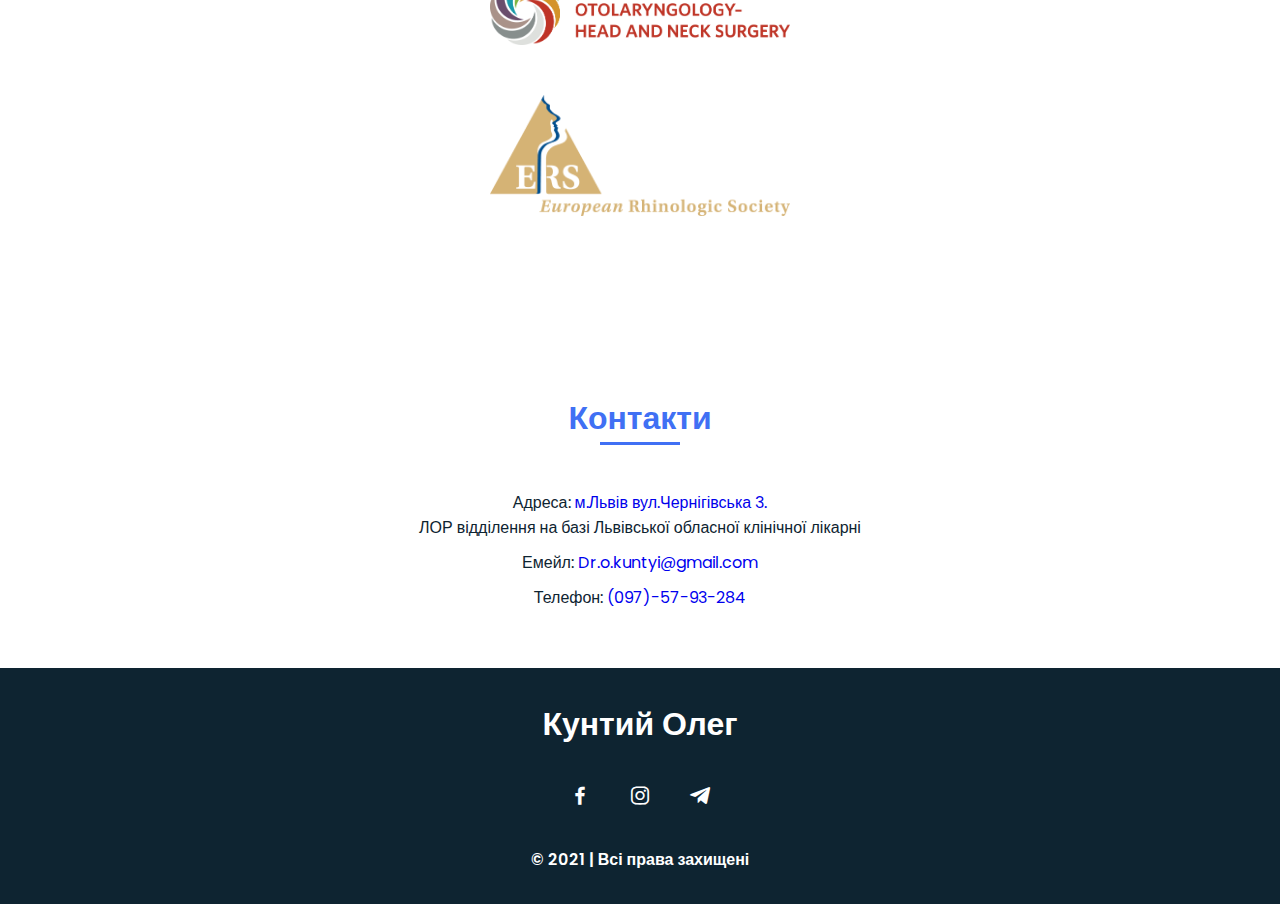
==== commit 21687b59: "newV1" ====
--- a/index.html
+++ b/index.html
@@ -1,5 +1,5 @@
 <!DOCTYPE html>
-<html lang="ru">
+<html lang="uk">
 
 <head>
     <title>Кунтий Олег</title>
@@ -13,7 +13,7 @@
     <link href='https://cdn.jsdelivr.net/npm/boxicons@2.0.5/css/boxicons.min.css' rel='stylesheet'>
     <link rel="stylesheet" href="https://cdnjs.cloudflare.com/ajax/libs/font-awesome/4.7.0/css/font-awesome.min.css">
 
-
+    <!-- Слайдер <link rel="stylesheet" href="css/slick.css"> -->
     <link rel="stylesheet" href="css/styles.css">
 </head>
 
@@ -72,7 +72,7 @@
                 <a href="" class="home__social-icon"><i class='bx bxl-telegram'></i></a>
                 <a href="https://www.facebook.com/photo?fbid=460444640978378&set=a.102167336806112"
                     class="home__social-icon"><i class='bx bxl-facebook-circle'></i></a>
-                <a href="https://www.instagram.com/olezka19940511/?hl=uk" class="home__social-icon"><i
+                <a href="https://www.instagram.com/dr.kuntyi/" class="home__social-icon"><i
                         class='bx bxl-instagram-alt'></i></a>
             </div>
             <div>
@@ -145,7 +145,7 @@
                             <li>Гострий тонзиліт</li>
                             <li>Хронічний тонзиліт</li>
                             <li>Гострі та хронічні фарингіти</li>
-                            <li>Гострі та хронічні Ларингіти</li>
+                            <li>Гострі та хронічні ларингіти</li>
                             <li>Назофарингіт</li>
                             <li>Паратонзиліт та паратонзилярний абсцес</li>
                             <li>Кандидоз ротової порожнини</li>
@@ -200,7 +200,7 @@
                             <li>Деформації зовнішнього носа</li>
                             <li>Медикаментозний риніт</li>
                             <li>Фурункул носа</li>
-                            <li>ГПоліпи носової порожнини</li>
+                            <li>Поліпи носової порожнини</li>
                             <li>Гематома та абсцес переділки носа</li>
                             <li>Носові кровотечі</li>
 
@@ -284,7 +284,7 @@
                     <span>Емейл:</span> <a href="mailTo:Dr.o.kuntyi@gmail.com"> Dr.o.kuntyi@gmail.com</a>
                 </div>
                 <div class="telephone">
-                    <span>Телефон:</span><a href="tel:0929913319"> (092)-99-13-319</a>
+                    <span>Телефон:</span><a href="tel:0975793284"> (097)-57-93-284</a>
                 </div>
             </div>
         </section>
@@ -307,10 +307,32 @@
 
     <script src="https://ajax.googleapis.com/ajax/libs/jquery/3.5.1/jquery.min.js"></script>
     <!--===== SCROLL REVEAL =====-->
-    <script src="https://unpkg.com/scrollreveal"></script>
-
-
+    <!-- <script src="https://unpkg.com/scrollreveal"></script> -->
+
+
+    <!--Слайдер <script src="js/slick.min.js"></script> -->
     <script src="js/main.js"></script>
 </body>
 
-</html>+</html>
+
+<!--------------------- Приклад слайдеру. -->
+<!-- <div class="heroes__inner">
+    <div class="heroes__slider-img">
+        <img src="img/heroes-thomas.jpg" alt="" class="heroes__img">
+        <img src="img/heroes-arthur.jpg" alt="" class="heroes__img">
+    </div>
+    <div class="heroes__slider-text">
+        <div class="heroes__text">
+            <h4 class="heroes__name">Thomas Shelby</h4>
+            <p>...</p>
+
+        </div>
+        <div class="heroes__text">
+            <h4 class="heroes__name">Arthur Shelby</h4>
+            <p>..
+            </p>
+
+        </div>
+    </div>
+</div> ---------------------------------->--- a/css/styles.css
+++ b/css/styles.css
@@ -133,7 +133,7 @@
     margin: 15px;
   }
   .home {
-    /* margin-bottom: 110px; her */
+    margin-bottom: 170px;
     display: flex;
     flex-direction: column;
     align-items: flex-start;
@@ -604,6 +604,10 @@
 }
 
 @media screen and (max-width: 766px){
+  .home__img {
+    transform: translateY(100px);
+    margin-right: 100px;
+  }
   
   .skills__img{
     border-radius: 0;
@@ -650,4 +654,20 @@
   to{
     opacity: 1;
   }
-}+}
+@media screen and (max-height: 500px){
+  .home {
+    padding-top: 60px;
+    margin-bottom: 200px;
+  }
+  .home__img {
+    transform: translateY(60px);
+  }
+  .home__data{
+    transform: translateY(340px);
+    
+  }
+  .button {
+    display: none;
+  }
+}
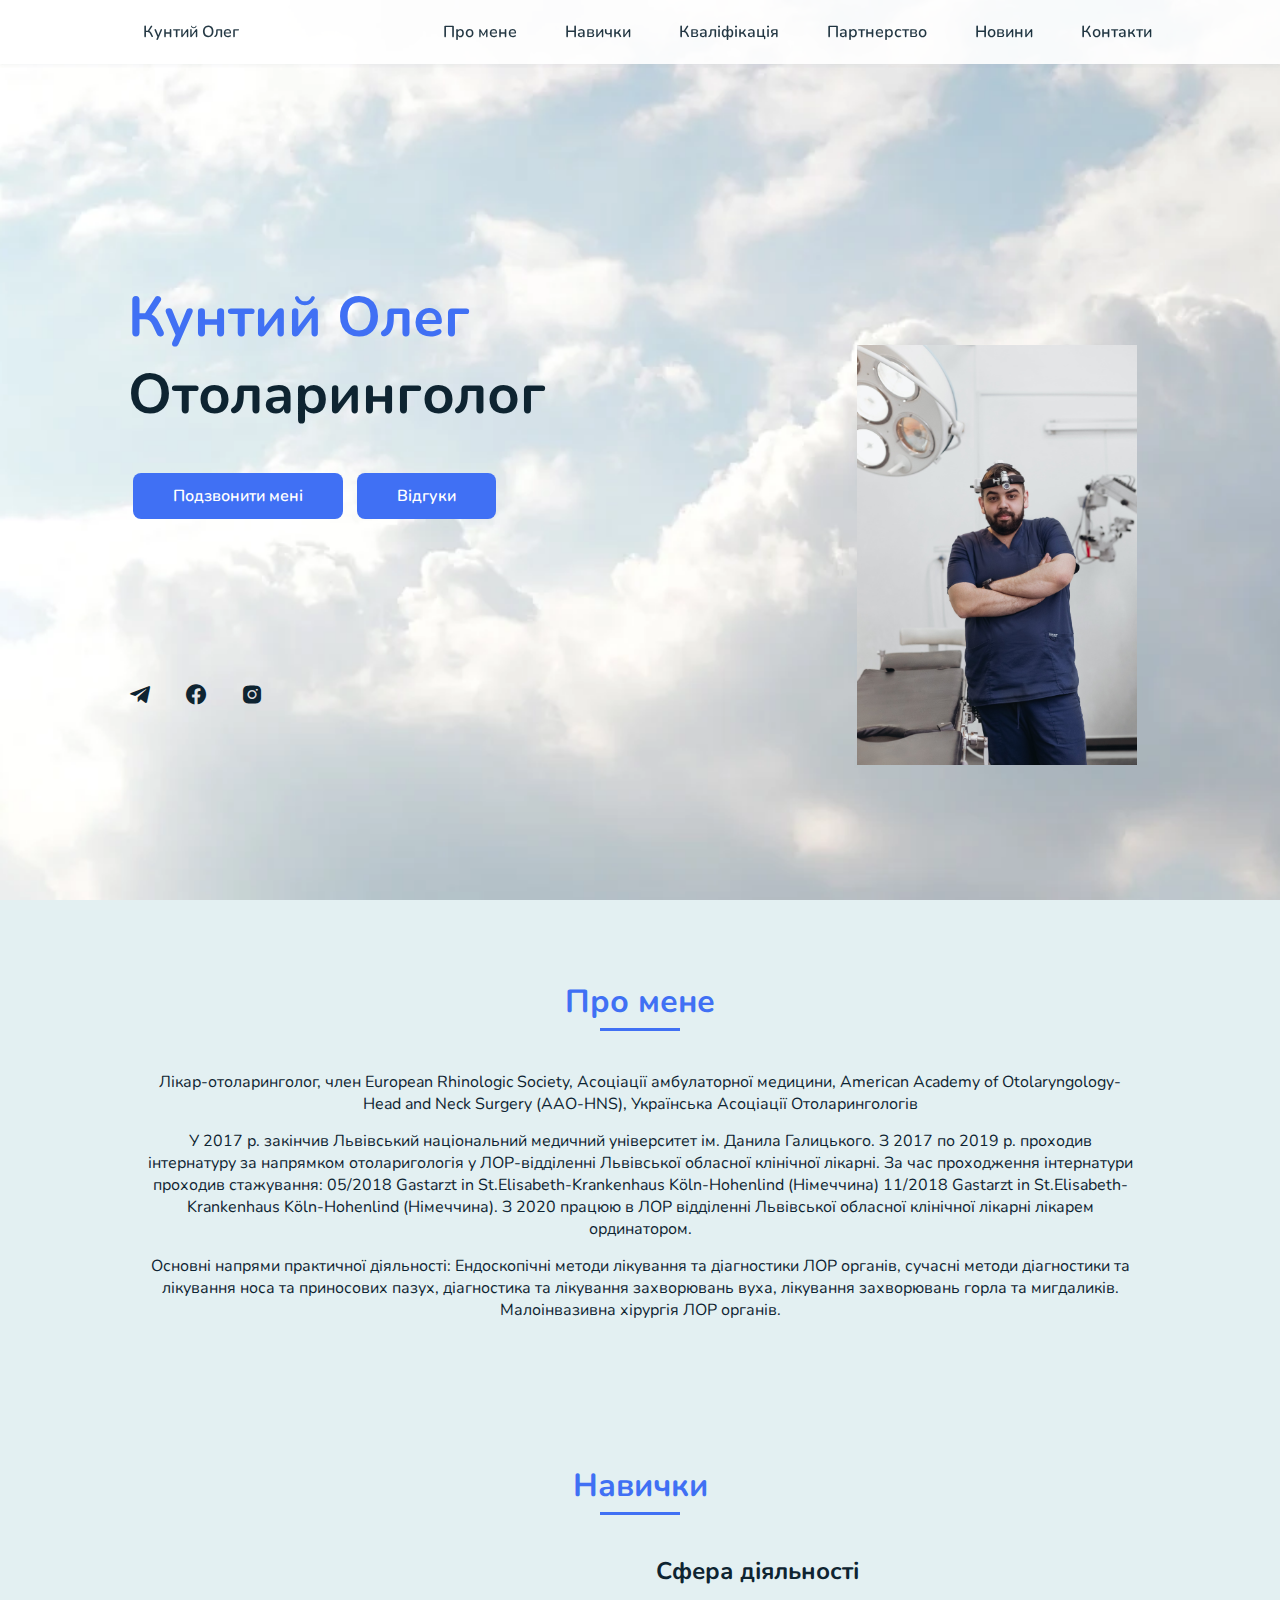
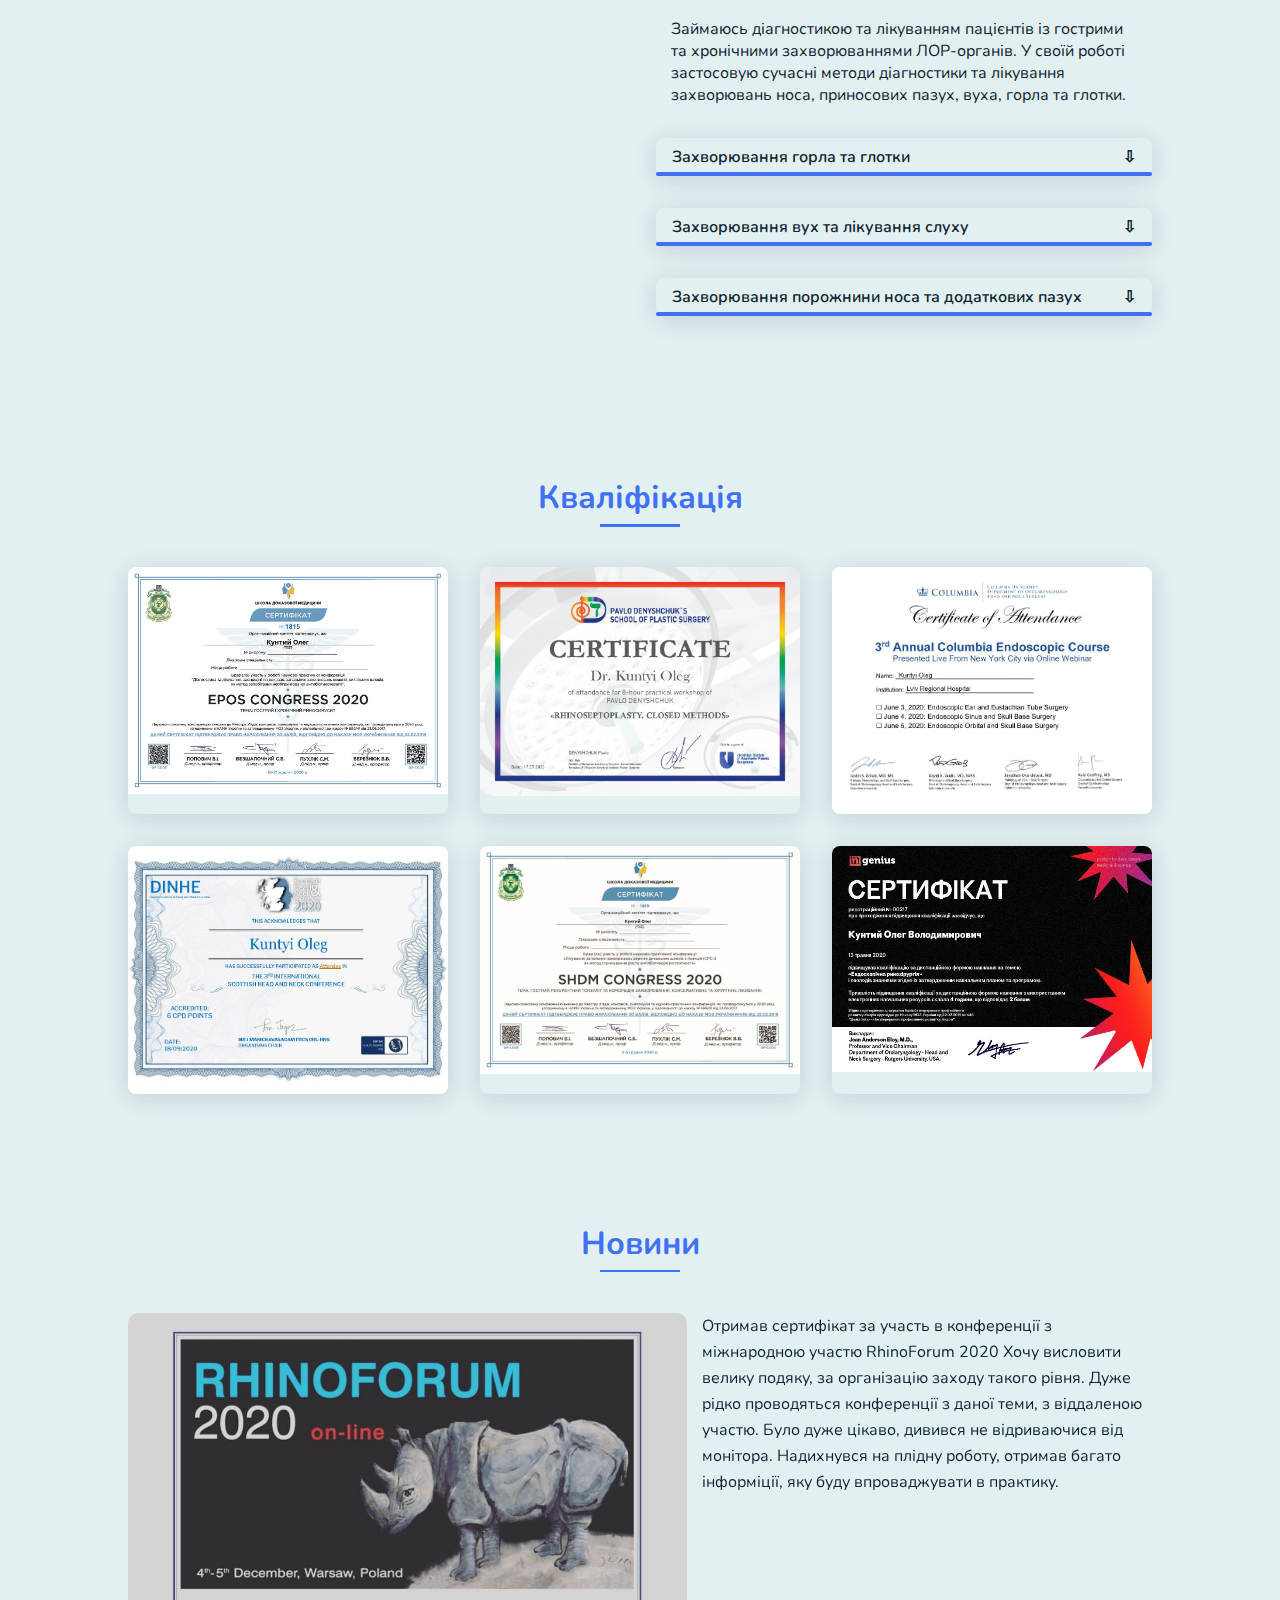
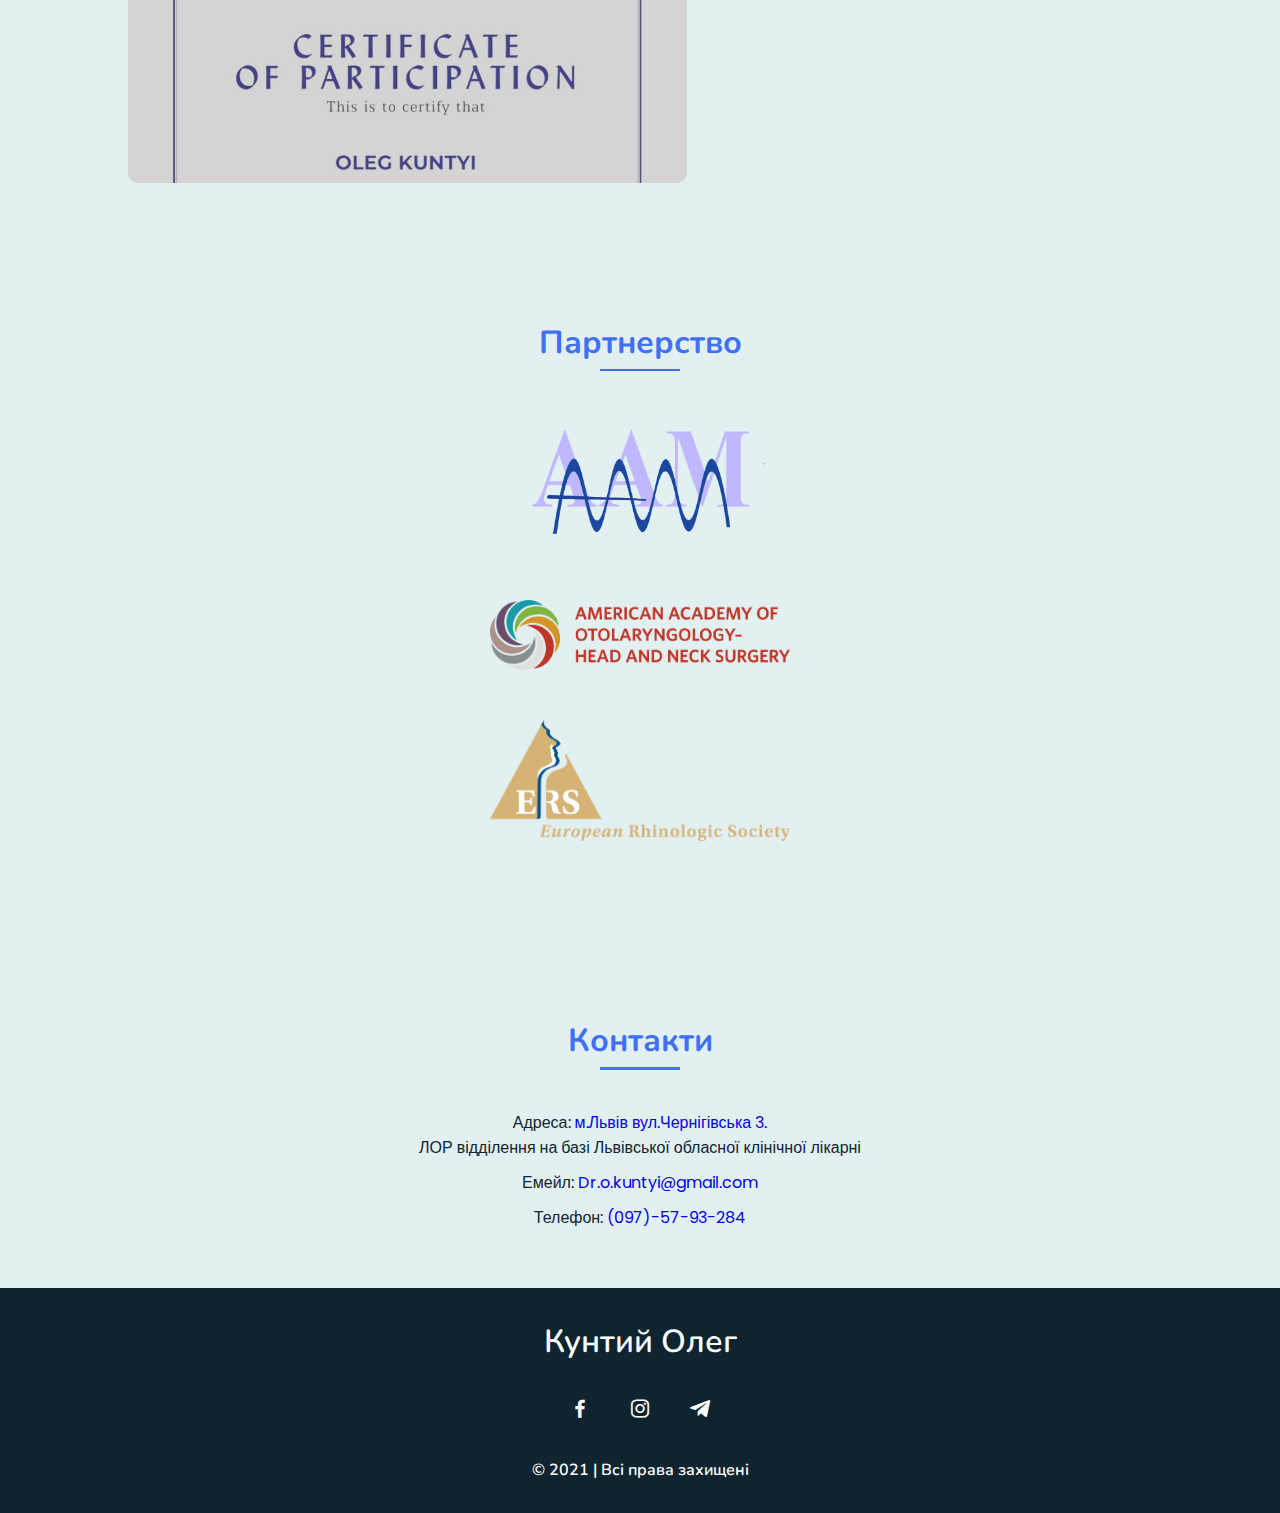
==== commit ee555946: "new1" ====
--- a/index.html
+++ b/index.html
@@ -7,13 +7,13 @@
     <meta charset="UTF-8">
     <meta name="viewport" content="width=device-width, initial-scale=1.0">
     <meta name="format-detection" content="telephone=no">
-
+    <meta name="google-site-verification" content="3qBtyDSsLd0u0FQMKIo-LGxzKgo6iBPNOGyU5qcbE84" />
 
     <!-- =====BOX ICONS===== -->
     <link href='https://cdn.jsdelivr.net/npm/boxicons@2.0.5/css/boxicons.min.css' rel='stylesheet'>
     <link rel="stylesheet" href="https://cdnjs.cloudflare.com/ajax/libs/font-awesome/4.7.0/css/font-awesome.min.css">
 
-    <!-- Слайдер <link rel="stylesheet" href="css/slick.css"> -->
+    <link rel="stylesheet" href="css/slick.css">
     <link rel="stylesheet" href="css/styles.css">
 </head>
 
@@ -31,12 +31,14 @@
 
             <div class="nav__menu" id="nav-menu">
                 <ul class="nav__list">
-                    <li class="nav__item lang-place"><a href="#home" class="nav__link active">Головна</a></li>
+                    <!-- <li class="nav__item lang-place"><a href="#home" class="nav__link active">Головна</a></li> -->
                     <li class="nav__item"><a href="#about" class="nav__link">Про мене</a></li>
                     <li class="nav__item"><a href="#skills" class="nav__link">Навички</a></li>
                     <li class="nav__item"><a href="#qualification" class="nav__link">Кваліфікація</a></li>
                     <li class="nav__item"><a href="#mem" class="nav__link">Партнерство</a></li>
+                    <li class="nav__item"><a href="#news" class="nav__link">Новини</a></li>
                     <li class="nav__item"><a href="#contact" class="nav__link">Контакти</a></li>
+
                 </ul>
 
                 <!------------------------------------ ПЕРЕКЛАД ----------------------------------------->
@@ -66,12 +68,14 @@
                 </h1>
 
                 <a href="tel:0975793284" class="button">Подзвонити мені</a>
+                <!-- <a href="https://www.facebook.com/dr.o.kuntyi/reviews/?ref=page_internal" class="button">Відгуки</a> -->
+                <a href="img/Перелом кісток носа розяснення.pdf" class="button">Відгуки</a>
             </div>
 
             <div class="home__social">
-                <a href="" class="home__social-icon"><i class='bx bxl-telegram'></i></a>
-                <a href="https://www.facebook.com/photo?fbid=460444640978378&set=a.102167336806112"
-                    class="home__social-icon"><i class='bx bxl-facebook-circle'></i></a>
+                <a href="https://t.me/kuntyio" class="home__social-icon"><i class='bx bxl-telegram'></i></a>
+                <a href="https://www.facebook.com/dr.o.kuntyi/" class="home__social-icon"><i
+                        class='bx bxl-facebook-circle'></i></a>
                 <a href="https://www.instagram.com/dr.kuntyi/" class="home__social-icon"><i
                         class='bx bxl-instagram-alt'></i></a>
             </div>
@@ -99,12 +103,12 @@
                         У
                         2017 р. закінчив Львівський
                         національний медичний університет ім. Данила Галицького.
-                        З 2017 по 2019 р. проходив інтернатуру за напрямком отоларигологія уЛОР-відділення Львівської
+                        З 2017 по 2019 р. проходив інтернатуру за напрямком отоларигологія у ЛОР-відділенні Львівської
                         обласної клінічної лікарні.
                         За час проходження інтернатури проходив стажування:
                         05/2018 Gastarzt in St.Elisabeth-Krankenhaus Köln-Hohenlind (Німеччина)
-                        11/2018 Gastarzt in St.Elisabeth-Krankenhaus Köln-Hohenlind (Німеччина)
-                        З 2020 працює в ЛОР відділення Львівської обласної клінічної лікарні лікарем ординатором.
+                        11/2018 Gastarzt in St.Elisabeth-Krankenhaus Köln-Hohenlind (Німеччина).
+                        З 2020 працюю в ЛОР відділенні Львівської обласної клінічної лікарні лікарем ординатором.
                     </p>
                     <p class="about__text">
                         Основні напрями практичної діяльності:
@@ -136,7 +140,7 @@
                         </div>
                         <div class="skills__bar skills__html">
                         </div>
-                        <span class="skills__percentage">...</span>
+                        <span class="skills__percentage">&#8681;</span>
 
                     </div>
 
@@ -161,7 +165,7 @@
                         <div class="skills__bar skills__css">
 
                         </div>
-                        <span class="skills__percentage">...</span>
+                        <span class="skills__percentage">&#8681;</span>
                     </div>
 
                     <div class="skills__list">
@@ -188,7 +192,7 @@
                         </div>
                         <div class="skills__bar skills__ux">
                         </div>
-                        <span class="skills__percentage">...</span>
+                        <span class="skills__percentage">&#8681;</span>
                     </div>
 
                     <div class="skills__list">
@@ -247,6 +251,35 @@
 
         </section>
 
+        <section class="news section" id="news">
+            <h3 class="section-title">Новини</h3>
+            <div class="news__inner">
+                <div class="news__slider-img">
+                    <a href=""><img src="img/news1.jpg" alt=""></a>
+                    <!-- <a href=""><img src="img/news1.jpg" alt=""></a> -->
+                </div>
+                <div class="news__slider-text">
+                    <div class="news__text">
+
+                        <p>Отримав сертифікат за участь в конференції з міжнародною участю RhinoForum 2020
+                            Хочу висловити велику подяку, за організацію заходу такого рівня. Дуже рідко проводяться
+                            конференції з даної теми, з віддаленою участю. Було дуже цікаво, дивився не відриваючися від
+                            монітора. Надихнувся на плідну роботу, отримав багато інформіції, яку буду впроваджувати в
+                            практику.</p>
+
+                    </div>
+                    <!-- <div class="news__text">
+
+                        <p> Дуже рідко проводяться
+                            конференції з даної теми, з віддаленою участю. Було дуже цікаво, дивився не відриваючися від
+                            монітора. Надихнувся на плідну роботу, отримав багато інформіції, яку буду впроваджувати в
+                        </p>
+
+                    </div> -->
+                </div>
+            </div>
+        </section>
+
         <section class="mem section" id="mem">
             <h2 class="section-title">Партнерство</h2>
 
@@ -296,43 +329,34 @@
     <footer class="footer">
         <p class="footer__title">Кунтий Олег</p>
         <div class="footer__social">
-            <a href="https://www.facebook.com/photo?fbid=460444640978378&set=a.102167336806112" class="footer__icon"><i
-                    class='bx bxl-facebook'></i></a>
+            <a href="https://www.facebook.com/dr.o.kuntyi/" class="footer__icon"><i class='bx bxl-facebook'></i></a>
             <a href="https://www.instagram.com/dr.kuntyi/" class="footer__icon"><i class='bx bxl-instagram'></i></a>
-            <a href="#" class="footer__icon"><i class='bx bxl-telegram'></i></a>
+            <a href="https://t.me/kuntyio" class="footer__icon"><i class='bx bxl-telegram'></i></a>
         </div>
         <p>&#169; 2021 | Всі права захищені</p>
     </footer>
 
 
+
     <script src="https://ajax.googleapis.com/ajax/libs/jquery/3.5.1/jquery.min.js"></script>
     <!--===== SCROLL REVEAL =====-->
     <!-- <script src="https://unpkg.com/scrollreveal"></script> -->
 
-
-    <!--Слайдер <script src="js/slick.min.js"></script> -->
+    <!-- Global site tag (gtag.js) - Google Analytics -->
+    <script async src="https://www.googletagmanager.com/gtag/js?id=UA-186756734-1"></script>
+    <script>
+        window.dataLayer = window.dataLayer || [];
+        function gtag() { dataLayer.push(arguments); }
+        gtag('js',new Date());
+
+        gtag('config','UA-186756734-1');
+    </script>
+
+
+    <script src="js/slick.min.js"></script>
     <script src="js/main.js"></script>
 </body>
 
 </html>
 
-<!--------------------- Приклад слайдеру. -->
-<!-- <div class="heroes__inner">
-    <div class="heroes__slider-img">
-        <img src="img/heroes-thomas.jpg" alt="" class="heroes__img">
-        <img src="img/heroes-arthur.jpg" alt="" class="heroes__img">
-    </div>
-    <div class="heroes__slider-text">
-        <div class="heroes__text">
-            <h4 class="heroes__name">Thomas Shelby</h4>
-            <p>...</p>
-
-        </div>
-        <div class="heroes__text">
-            <h4 class="heroes__name">Arthur Shelby</h4>
-            <p>..
-            </p>
-
-        </div>
-    </div>
-</div> ---------------------------------->+<!--------------------- Приклад слайдеру. -->--- a/css/styles.css
+++ b/css/styles.css
@@ -1,5 +1,7 @@
 /*===== GOOGLE FONTS =====*/
 @import url("https://fonts.googleapis.com/css2?family=Poppins:wght@400;600;700&display=swap");
+@import url('https://fonts.googleapis.com/css2?family=Amatic+SC:wght@700&family=Kelly+Slab&display=swap');
+@import url('https://fonts.googleapis.com/css2?family=Nunito&display=swap');
 /*===== VARIABLES CSS =====*/
 :root{
   --header-height: 3rem;
@@ -47,6 +49,9 @@
 }
 
 /*===== BASE =====*/
+*{
+  outline: none;
+}
 *,::before,::after{
   box-sizing: border-box;
 }
@@ -55,9 +60,11 @@
 }
 body{
   background: url("../img/light-1282314_960_720.webp") no-repeat center center/cover;
+  background-color: #E3F0F2;
   background-attachment: fixed;
   margin: var(--header-height) 0 0 0;
-  font-family: var(--body-font);
+  /* font-family: var(--body-font); */
+  font-family: 'Nunito', sans-serif;
   font-size: var(--normal-font-size);
   color: var(--second-color);
 }
@@ -86,6 +93,7 @@
   margin-top: var(--mb-2);
   margin-bottom: var(--mb-4);
   text-align: center;
+  
 }
 .section-title::after{
   position: absolute;
@@ -129,6 +137,15 @@
   display: none;
 }
 @media screen and (max-width: 768px){
+  .button{
+    display: block;
+    text-align: center;
+    margin: 0px;
+   }
+  .home__title {
+    text-align: center;
+    font-family: 'Kelly Slab', cursive;
+}
   .work__img {
     margin: 15px;
   }
@@ -229,7 +246,6 @@
 .home__title{
   font-size: var(--big-font-size);
   margin-bottom: var(--mb-5);
-  padding-left: 15px;
 }
 .home__title-color{
   color: var(--first-color);
@@ -268,11 +284,11 @@
 
 /*BUTTONS*/
 .button{
+  margin: 0 5px;
   display: inline-block;
   background-color: var(--first-color);
   color: #fff;
   padding: .75rem 2.5rem;
-  margin-left: 20px;
   margin-bottom: 15px;
   font-weight: var(--font-semi);
   border-radius: .5rem;
@@ -372,6 +388,109 @@
   border-radius: .5rem;
   padding: 55px 15px 15px 15px;
 }
+/* .news {
+  
+} */
+a:focus {
+   outline: none;
+  }
+.news{
+  max-width: 1024px;
+  margin: 0 auto;
+}
+
+.news__inner {
+  display: flex;
+  justify-content: space-between;
+}
+
+.news__slider-img {
+  max-width: 575px;
+  outline-style: none;
+  margin-right: 15px;
+  margin-bottom: 10px;
+  overflow: hidden;
+  height: 470px;
+  border-radius: 10px;
+}
+.news__slider-img:hover{
+  box-shadow: 0px 3px 8px rgba(0, 0, 0, 0.35);
+  transition: all 0.5s ease;
+}
+
+.news__slider-img a {
+display: block;
+}
+
+.news__slider-img a img {
+  max-width: 100%;
+
+  object-fit: cover;
+  object-position: center;
+
+}
+
+.news__slider-text {
+  
+  max-width: 450px;
+}
+.news__slider-text p {
+
+  margin-bottom: 20px;
+
+  line-height: 26px;
+}
+.slick-dots {
+  display: flex;
+  transform: translateY(-4px);
+  justify-content: center;
+  align-items: center;
+}
+.slick-dots li {
+list-style: none;
+}
+.slick-dots button {
+  font-size: 0;
+  width: 10px;
+  height: 10px;
+  background-color:  #a8a8a8;
+  padding:0;
+  border:0;
+  border-radius: 50%;
+  cursor: pointer;
+  font-family:inherit;
+  margin-right: 5px;
+  outline: none;
+}
+.slick-dots li.slick-active button {
+  background-color: #5e5e5e;
+}
+button::-moz-focus-inner {
+  padding:0;
+  border:0;
+  
+}
+
+
+.slick-btn {
+  position: absolute;
+  top: 50%;
+  transform: translateY(-50%);
+  border: none;
+  background-color: transparent;
+  z-index: 5;
+  cursor: pointer;
+}
+
+.slick-prev {
+  left: 10px;
+  outline: none;
+}
+
+.slick-next {
+  outline: none;
+  right: 10px;
+}
 
 .list-item {
   list-style: disc;
@@ -594,6 +713,18 @@
   }
 }
 @media screen and (max-width: 1024px){
+  .news__inner {
+    display: block;
+    text-align: center;
+    padding: 0 15px;
+    padding-bottom: 10px;
+  }
+  .news__slider-text p {
+    text-align: center;
+  }
+  .news__slider-img {
+    margin-right: 0;
+  }
   .header__translate {
     display: flex;
     padding-top: 25px;
@@ -604,6 +735,13 @@
 }
 
 @media screen and (max-width: 766px){
+  
+  .skills__data:hover{
+    box-shadow: none;
+  }
+  .home__data{
+    text-align: center;
+  }
   .home__img {
     transform: translateY(100px);
     margin-right: 100px;
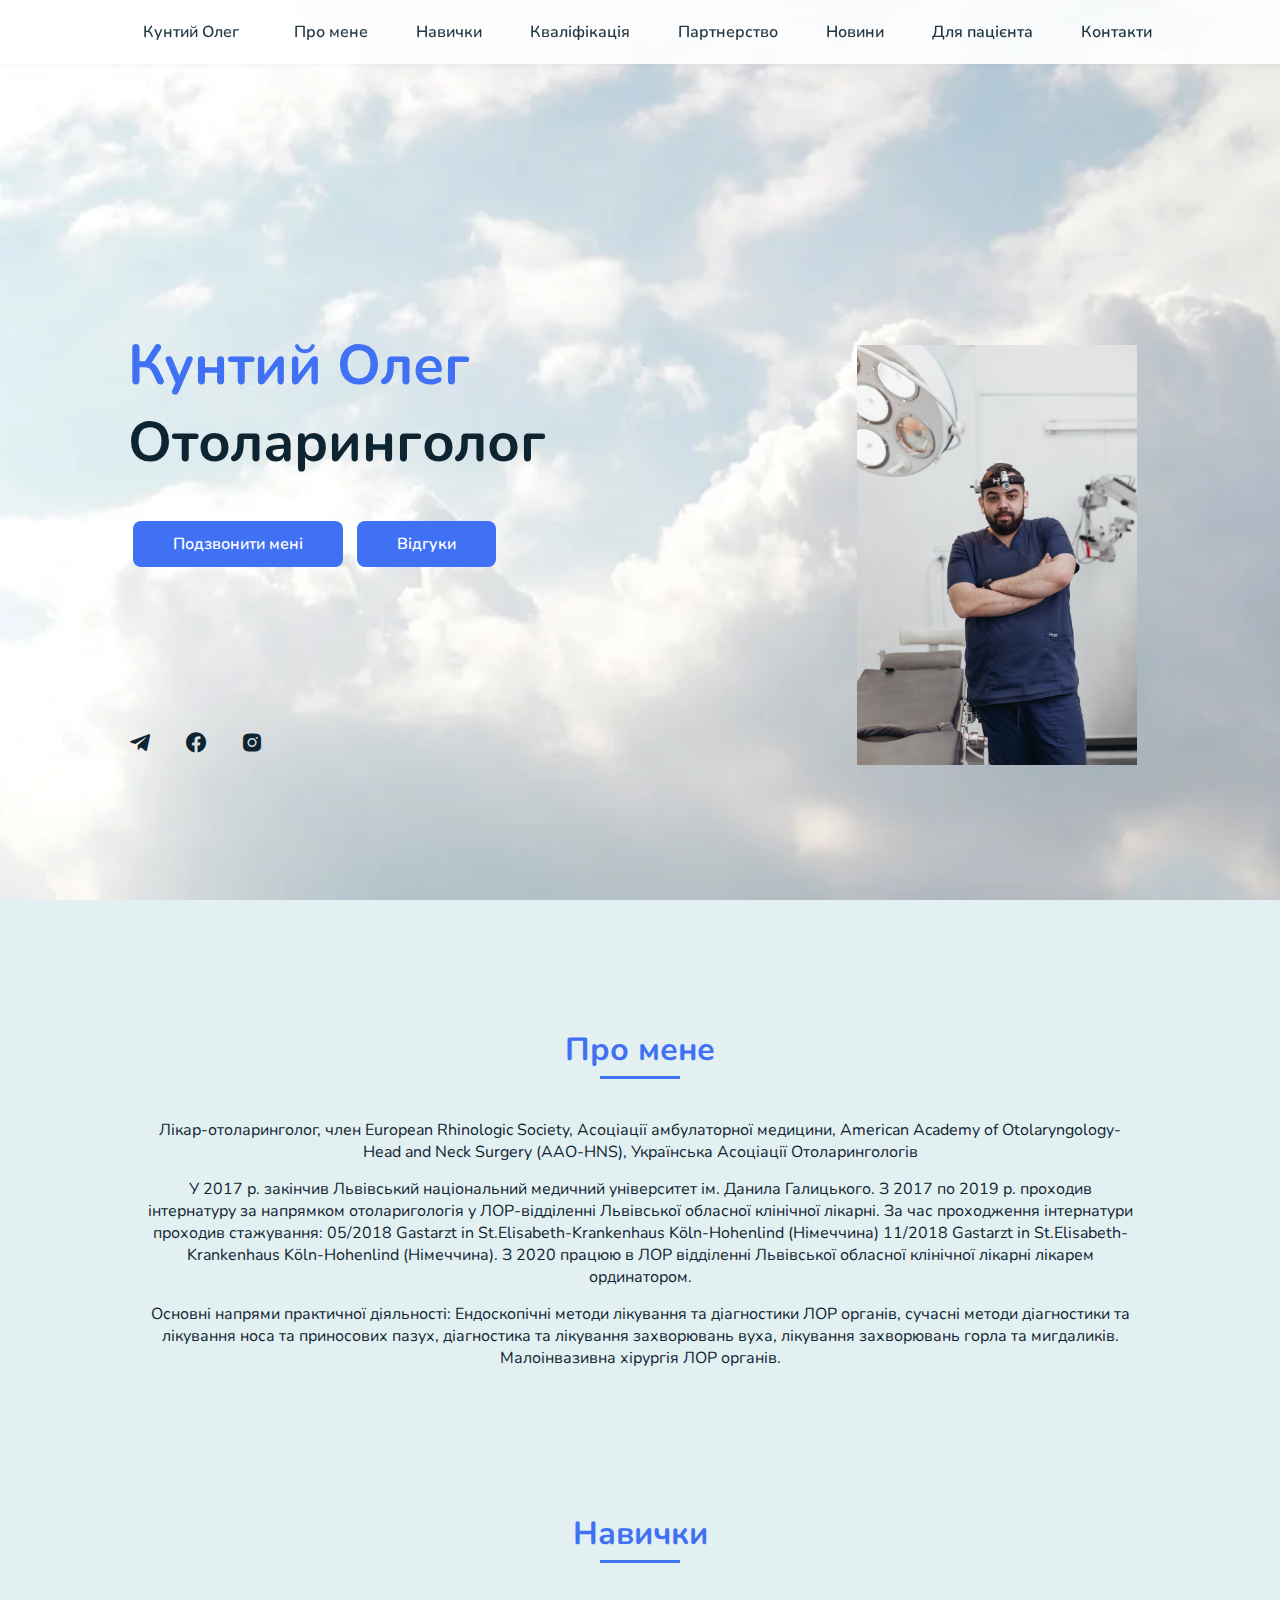
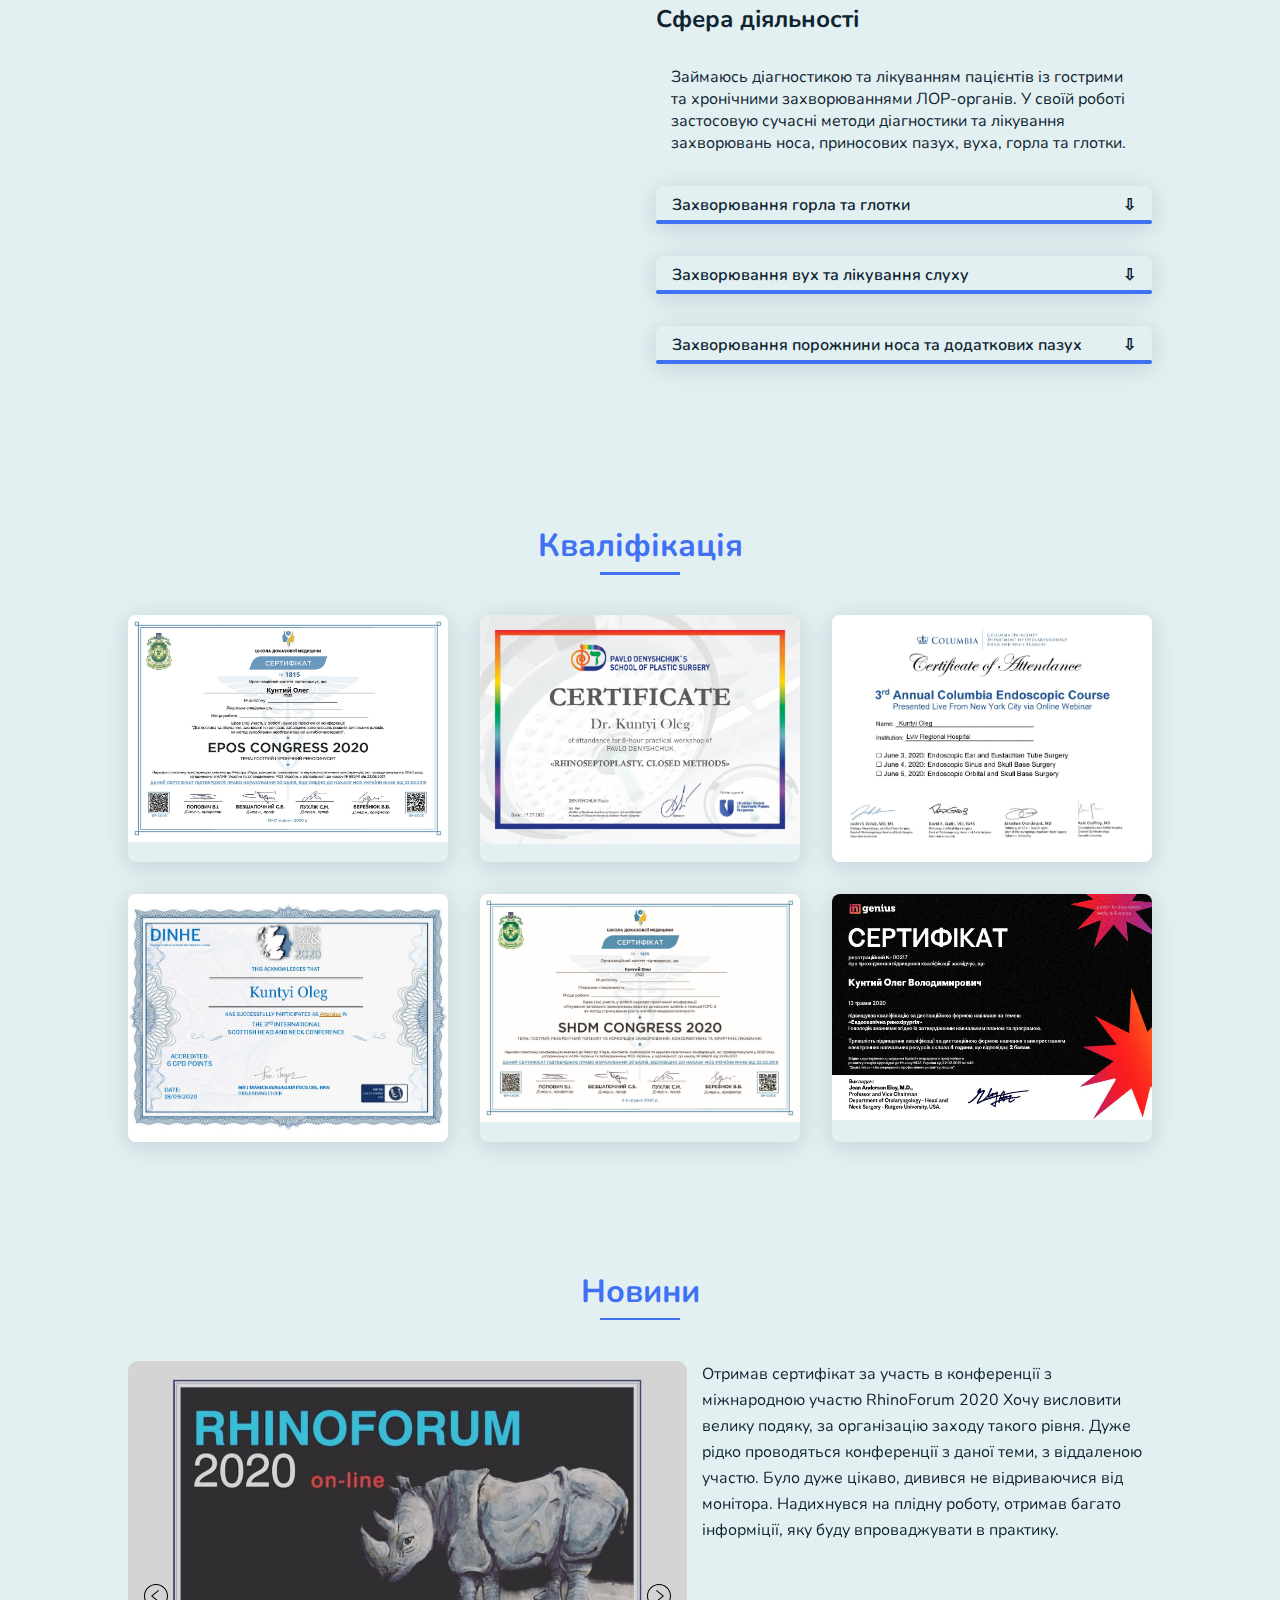
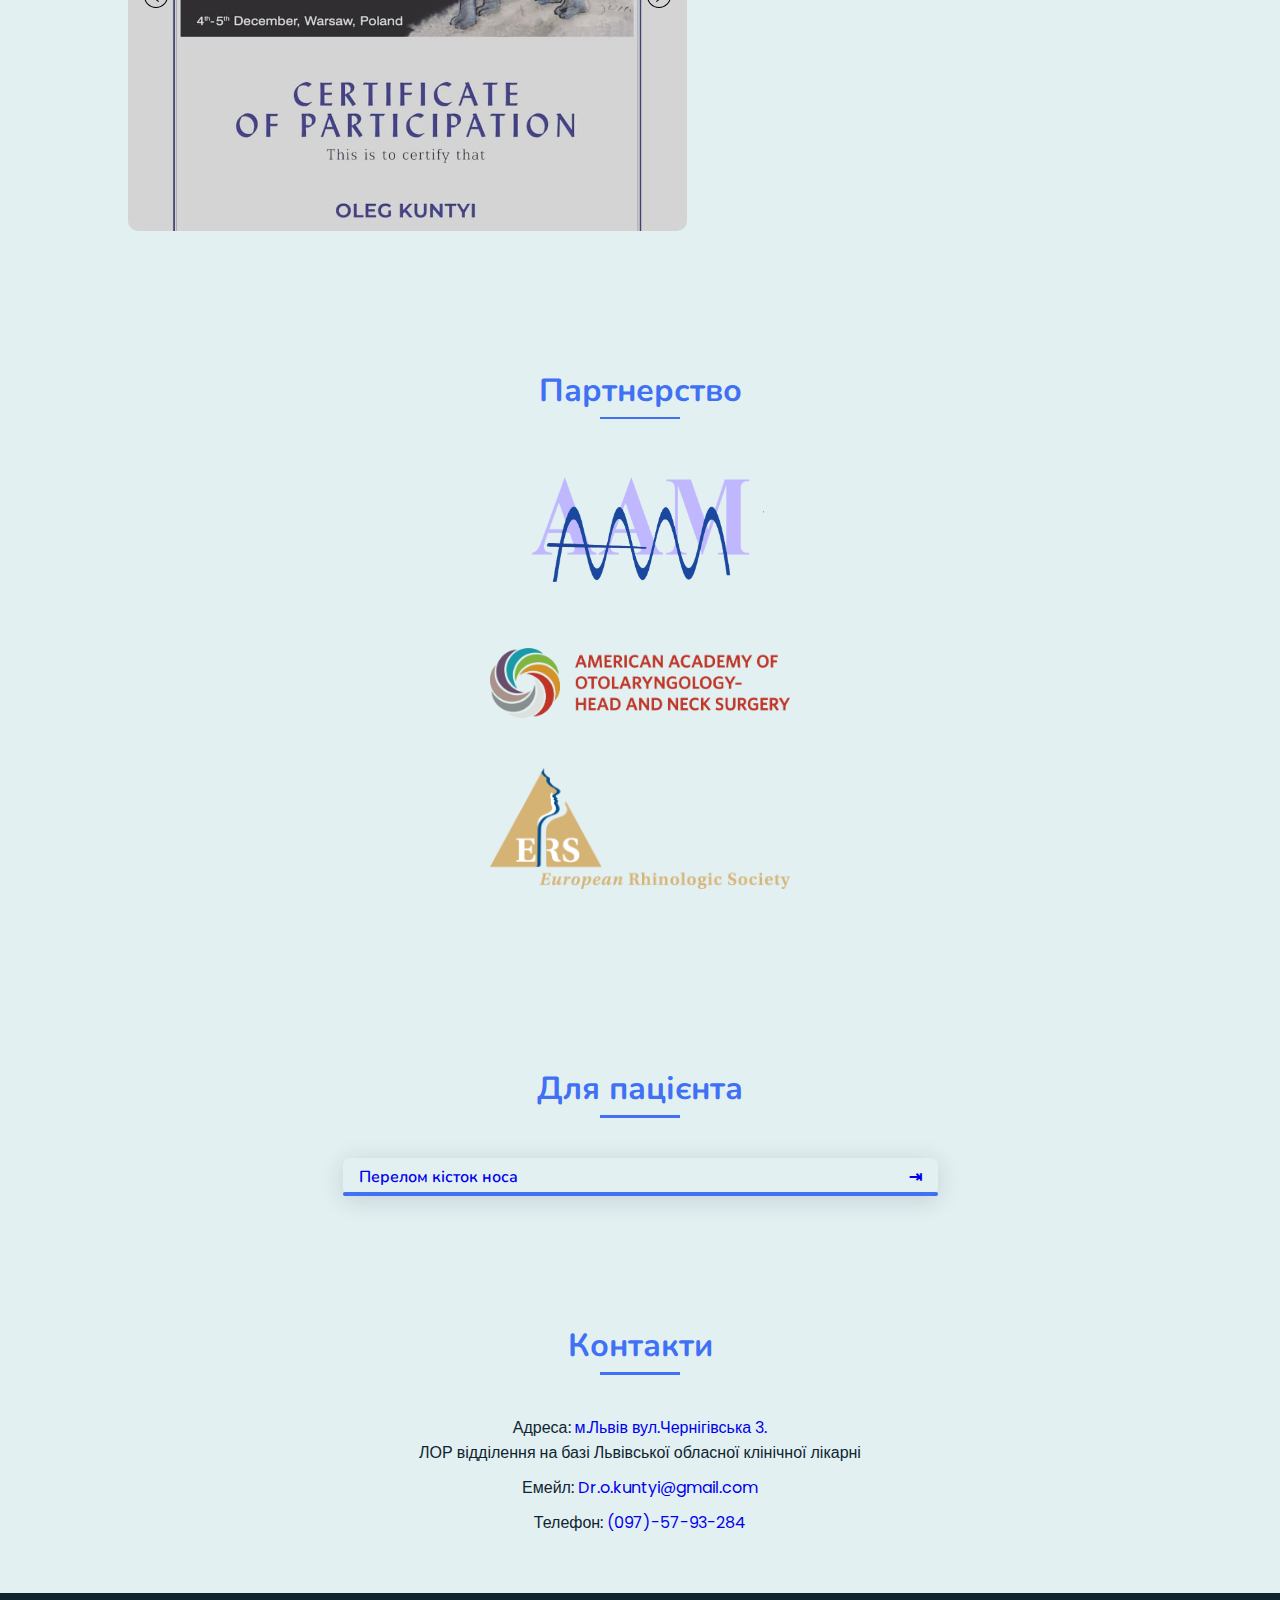
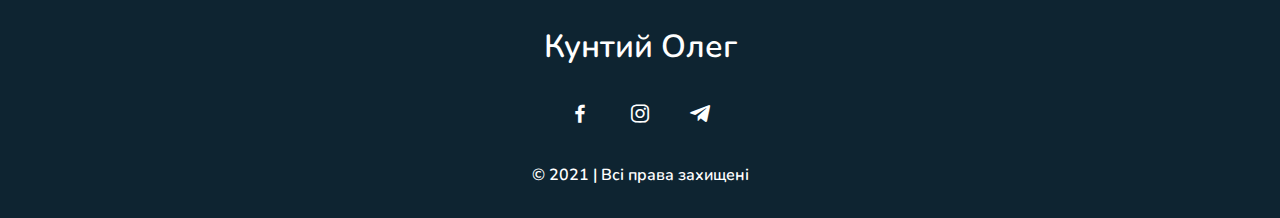
==== commit 88f8af85: "new3" ====
--- a/index.html
+++ b/index.html
@@ -37,6 +37,7 @@
                     <li class="nav__item"><a href="#qualification" class="nav__link">Кваліфікація</a></li>
                     <li class="nav__item"><a href="#mem" class="nav__link">Партнерство</a></li>
                     <li class="nav__item"><a href="#news" class="nav__link">Новини</a></li>
+                    <li class="nav__item"><a href="#patient" class="nav__link">Для пацієнта</a></li>
                     <li class="nav__item"><a href="#contact" class="nav__link">Контакти</a></li>
 
                 </ul>
@@ -68,8 +69,8 @@
                 </h1>
 
                 <a href="tel:0975793284" class="button">Подзвонити мені</a>
-                <!-- <a href="https://www.facebook.com/dr.o.kuntyi/reviews/?ref=page_internal" class="button">Відгуки</a> -->
-                <a href="img/Перелом кісток носа розяснення.pdf" class="button">Відгуки</a>
+                <a href="https://www.facebook.com/dr.o.kuntyi/reviews/?ref=page_internal" class="button">Відгуки</a>
+
             </div>
 
             <div class="home__social">
@@ -134,6 +135,7 @@
                     <p class="skills__text">Займаюсь діагностикою та лікуванням пацієнтів із гострими та хронічними
                         захворюваннями ЛОР-органів. У своїй роботі застосовую сучасні методи діагностики та лікування
                         захворювань носа, приносових пазух, вуха, горла та глотки.</p>
+
                     <div class="skills__data">
                         <div class="skills__names">
                             <span class="skills__name">Захворювання горла та глотки</span>
@@ -255,8 +257,10 @@
             <h3 class="section-title">Новини</h3>
             <div class="news__inner">
                 <div class="news__slider-img">
-                    <a href=""><img src="img/news1.jpg" alt=""></a>
-                    <!-- <a href=""><img src="img/news1.jpg" alt=""></a> -->
+                    <a href="https://www.facebook.com/dr.o.kuntyi/photos/a.103051241364490/221017182901228/"><img
+                            src="img/news1.jpg" alt=""></a>
+                    <a href="https://www.facebook.com/dr.o.kuntyi/photos/a.103051241364490/221017182901228/"><img
+                            src="img/news2.jpg" alt=""></a>
                 </div>
                 <div class="news__slider-text">
                     <div class="news__text">
@@ -268,14 +272,14 @@
                             практику.</p>
 
                     </div>
-                    <!-- <div class="news__text">
-
-                        <p> Дуже рідко проводяться
-                            конференції з даної теми, з віддаленою участю. Було дуже цікаво, дивився не відриваючися від
-                            монітора. Надихнувся на плідну роботу, отримав багато інформіції, яку буду впроваджувати в
+                    <div class="news__text">
+
+                        <p> Репозиція кісток носа - комплекс хірургічних заходів, спрямованих на відновлення анатомічно
+                            правильної форми носа і його виконання усіх функцій. Суть операції - вправлення (репозиція)
+                            зміщених уламків кістки і фіксування їх на місці.
                         </p>
 
-                    </div> -->
+                    </div>
                 </div>
             </div>
         </section>
@@ -291,7 +295,23 @@
 
         </section>
 
-        <!--===== CONTACT =====-->
+        <section class="patient section" id="patient">
+            <h2 class="section-title">Для пацієнта</h2>
+            <div class="patient__list">
+                <div class="skills__data patient-bar">
+                    <div class="skills__names">
+                        <span class="skills__name"><a class="instruction-link"
+                                href="img/перелом-носа-розяснення.pdf">Перелом кісток
+                                носа</a></span>
+                    </div>
+                    <div class="skills__bar skills__ux">
+                    </div>
+                    <a class="instruction-link" href="img/перелом-носа-розяснення.pdf"><span
+                            class="skills__percentage">&#8677;</span></a>
+                </div>
+            </div>
+        </section>
+        <!--=====CONTACT=====-->
 
         <section class="contact section" id="contact">
             <h2 class="section-title">Контакти</h2>
--- a/css/styles.css
+++ b/css/styles.css
@@ -1,6 +1,7 @@
 /*===== GOOGLE FONTS =====*/
 @import url("https://fonts.googleapis.com/css2?family=Poppins:wght@400;600;700&display=swap");
-@import url('https://fonts.googleapis.com/css2?family=Amatic+SC:wght@700&family=Kelly+Slab&display=swap');
+@import url('https://fonts.googleapis.com/css2?family=Nunito&family=Ubuntu:ital,wght@0,700;1,400&display=swap');
+
 @import url('https://fonts.googleapis.com/css2?family=Nunito&display=swap');
 /*===== VARIABLES CSS =====*/
 :root{
@@ -144,7 +145,7 @@
    }
   .home__title {
     text-align: center;
-    font-family: 'Kelly Slab', cursive;
+    font-family: 'Nunito', sans-serif;
 }
   .work__img {
     margin: 15px;
@@ -558,6 +559,16 @@
   color: #0000EB;
 }
 
+/*PATIENT */
+.patient__list {
+  max-width: 625px;
+  margin: 0 auto;
+  width: 100%;
+}
+.patient-bar{
+  margin: 0 15px;
+  margin-top: 10px;
+}
 /* ===== FOOTER =====*/
 .footer{
   background-color: var(--second-color);
@@ -629,7 +640,7 @@
     margin-right: var(--mb-2);
   }
   body{
-    margin: 0;
+    margin: git0;
   }
   .section{
     padding-top: 4rem;
@@ -713,6 +724,9 @@
   }
 }
 @media screen and (max-width: 1024px){
+  .news__slider-img:hover{
+    box-shadow: none;
+  }
   .news__inner {
     display: block;
     text-align: center;
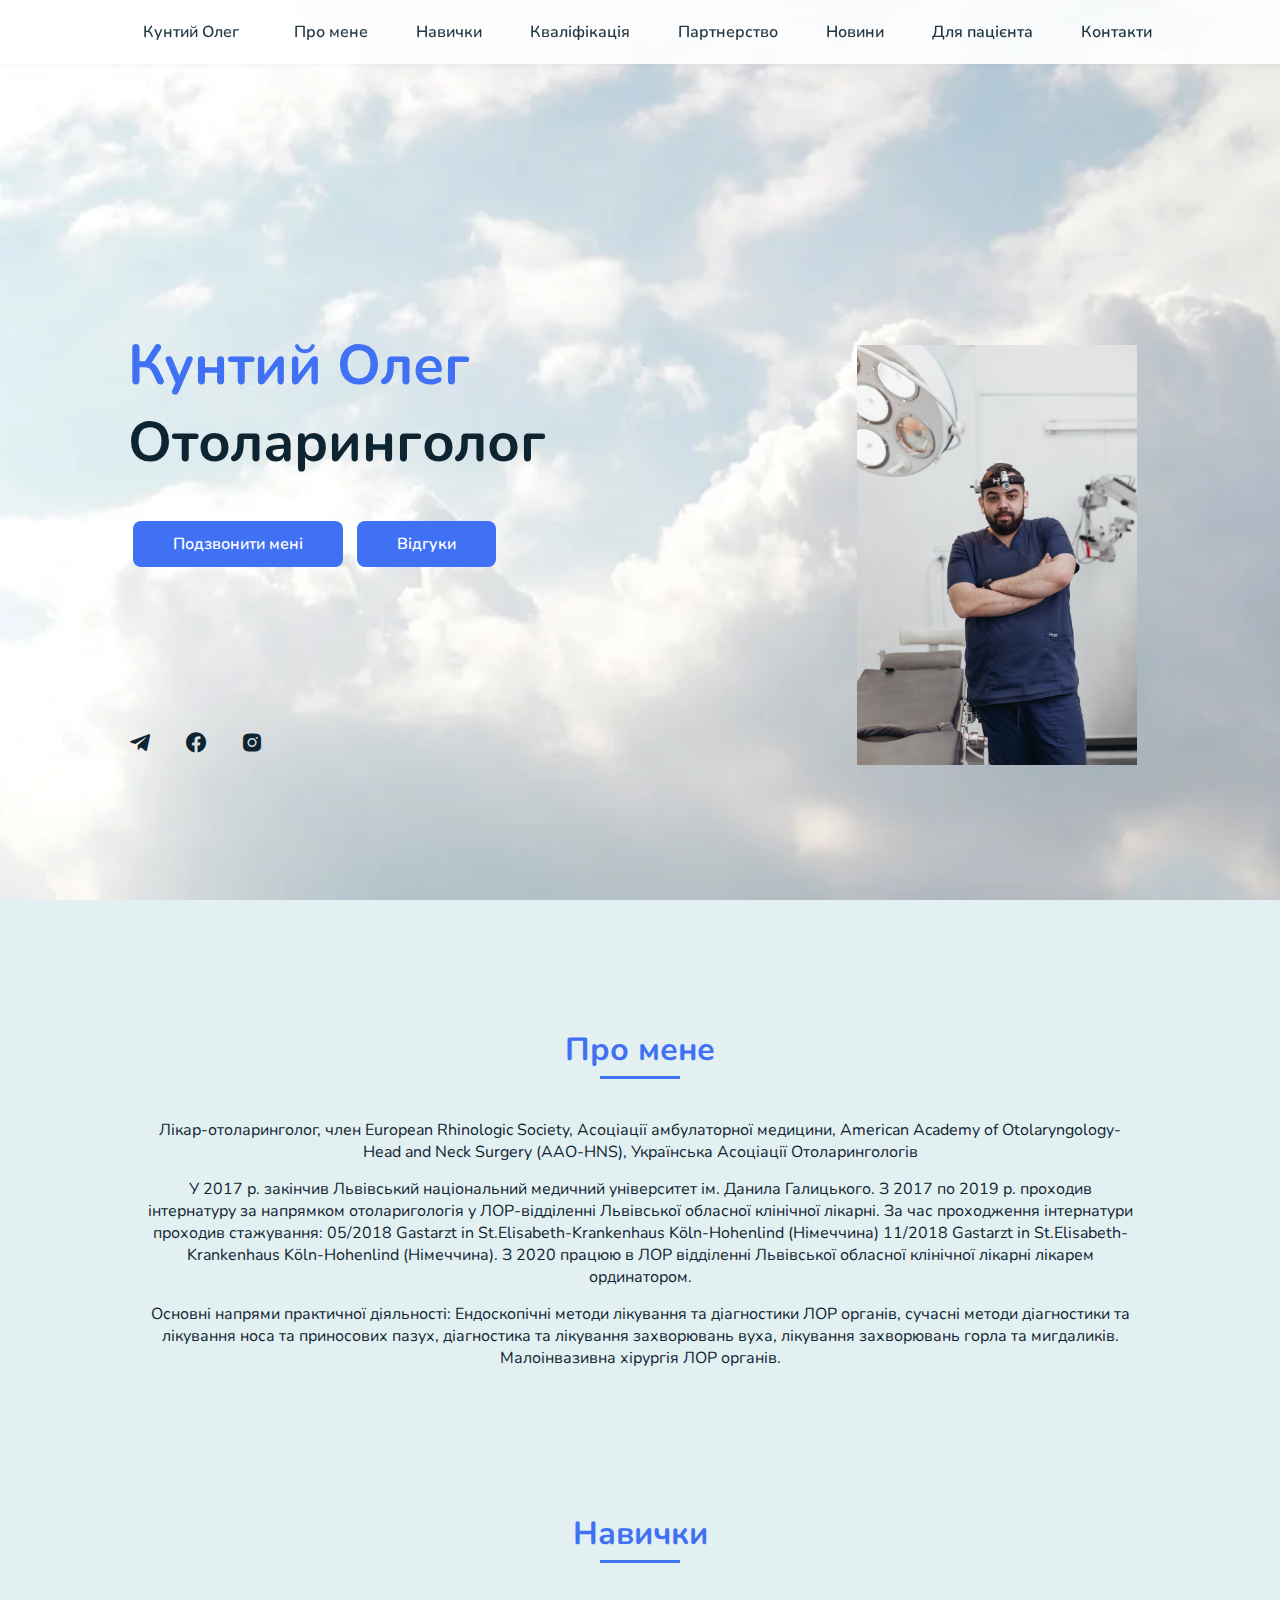
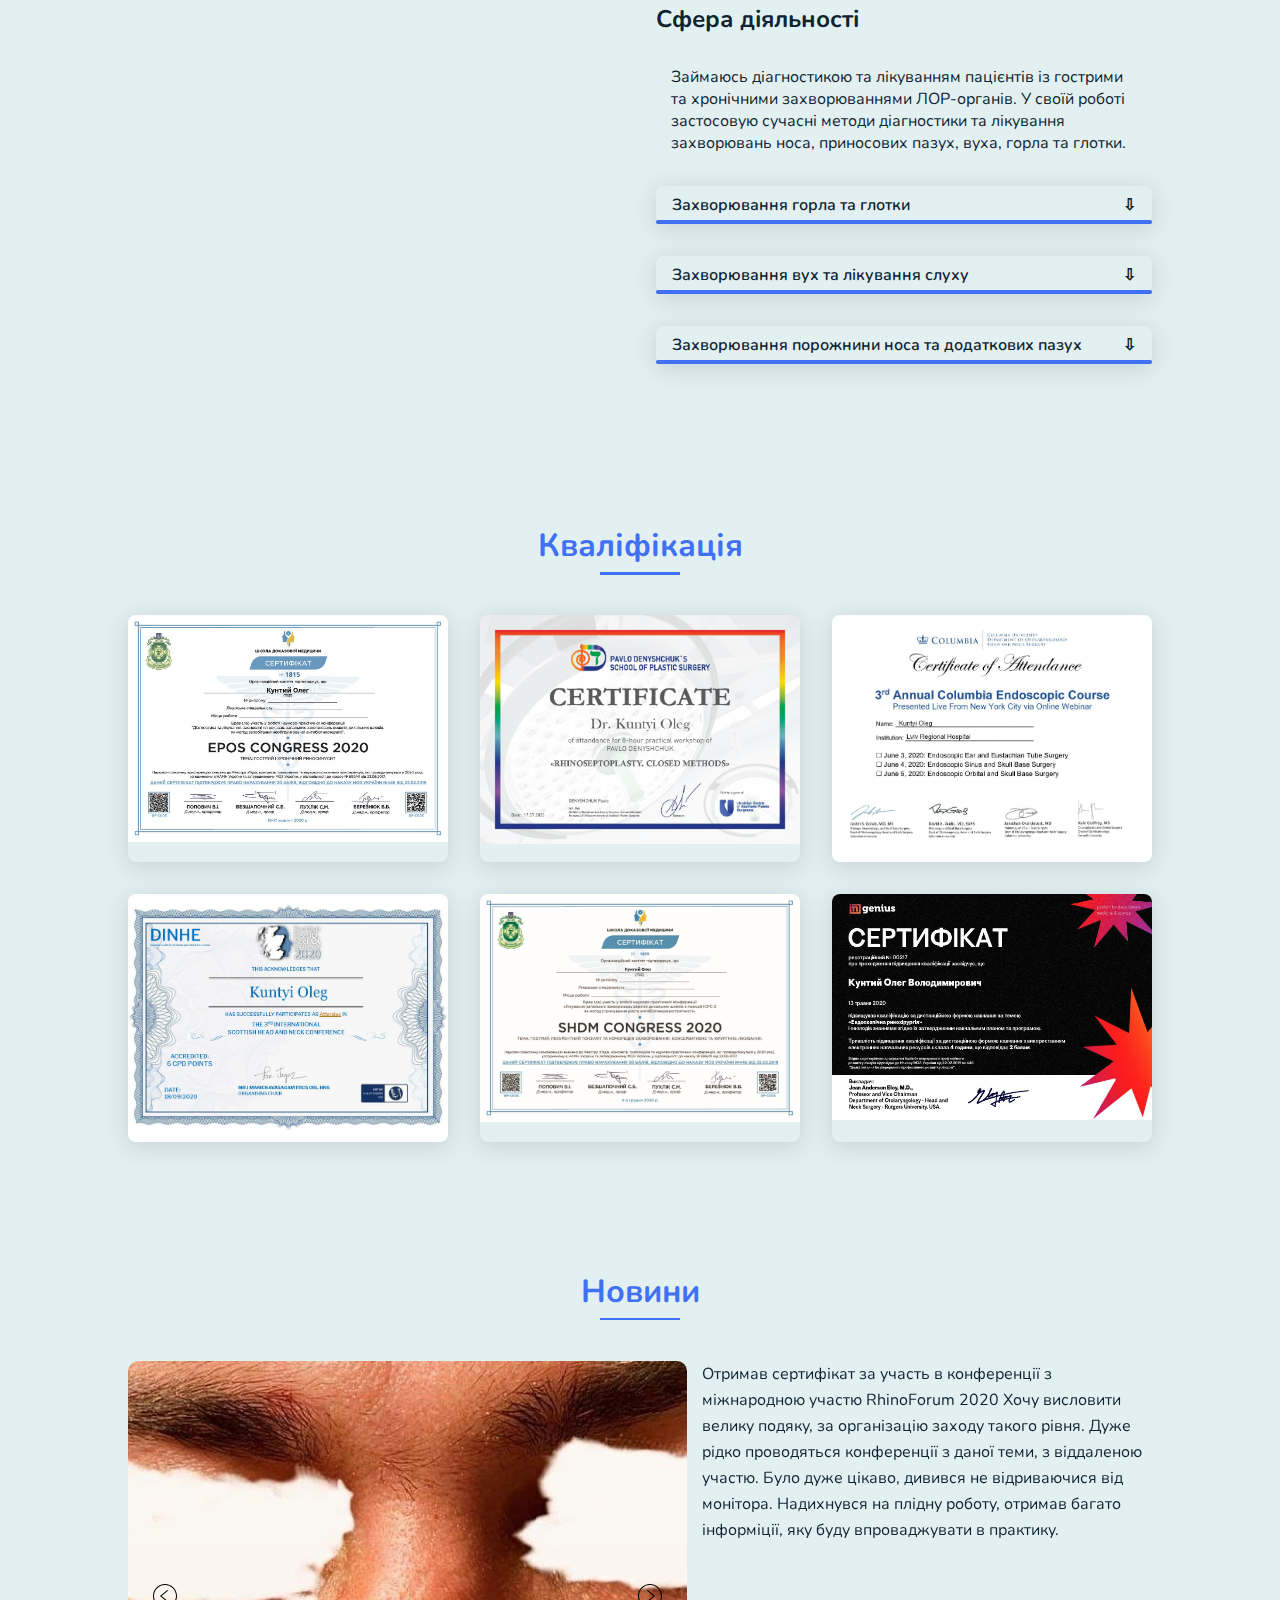
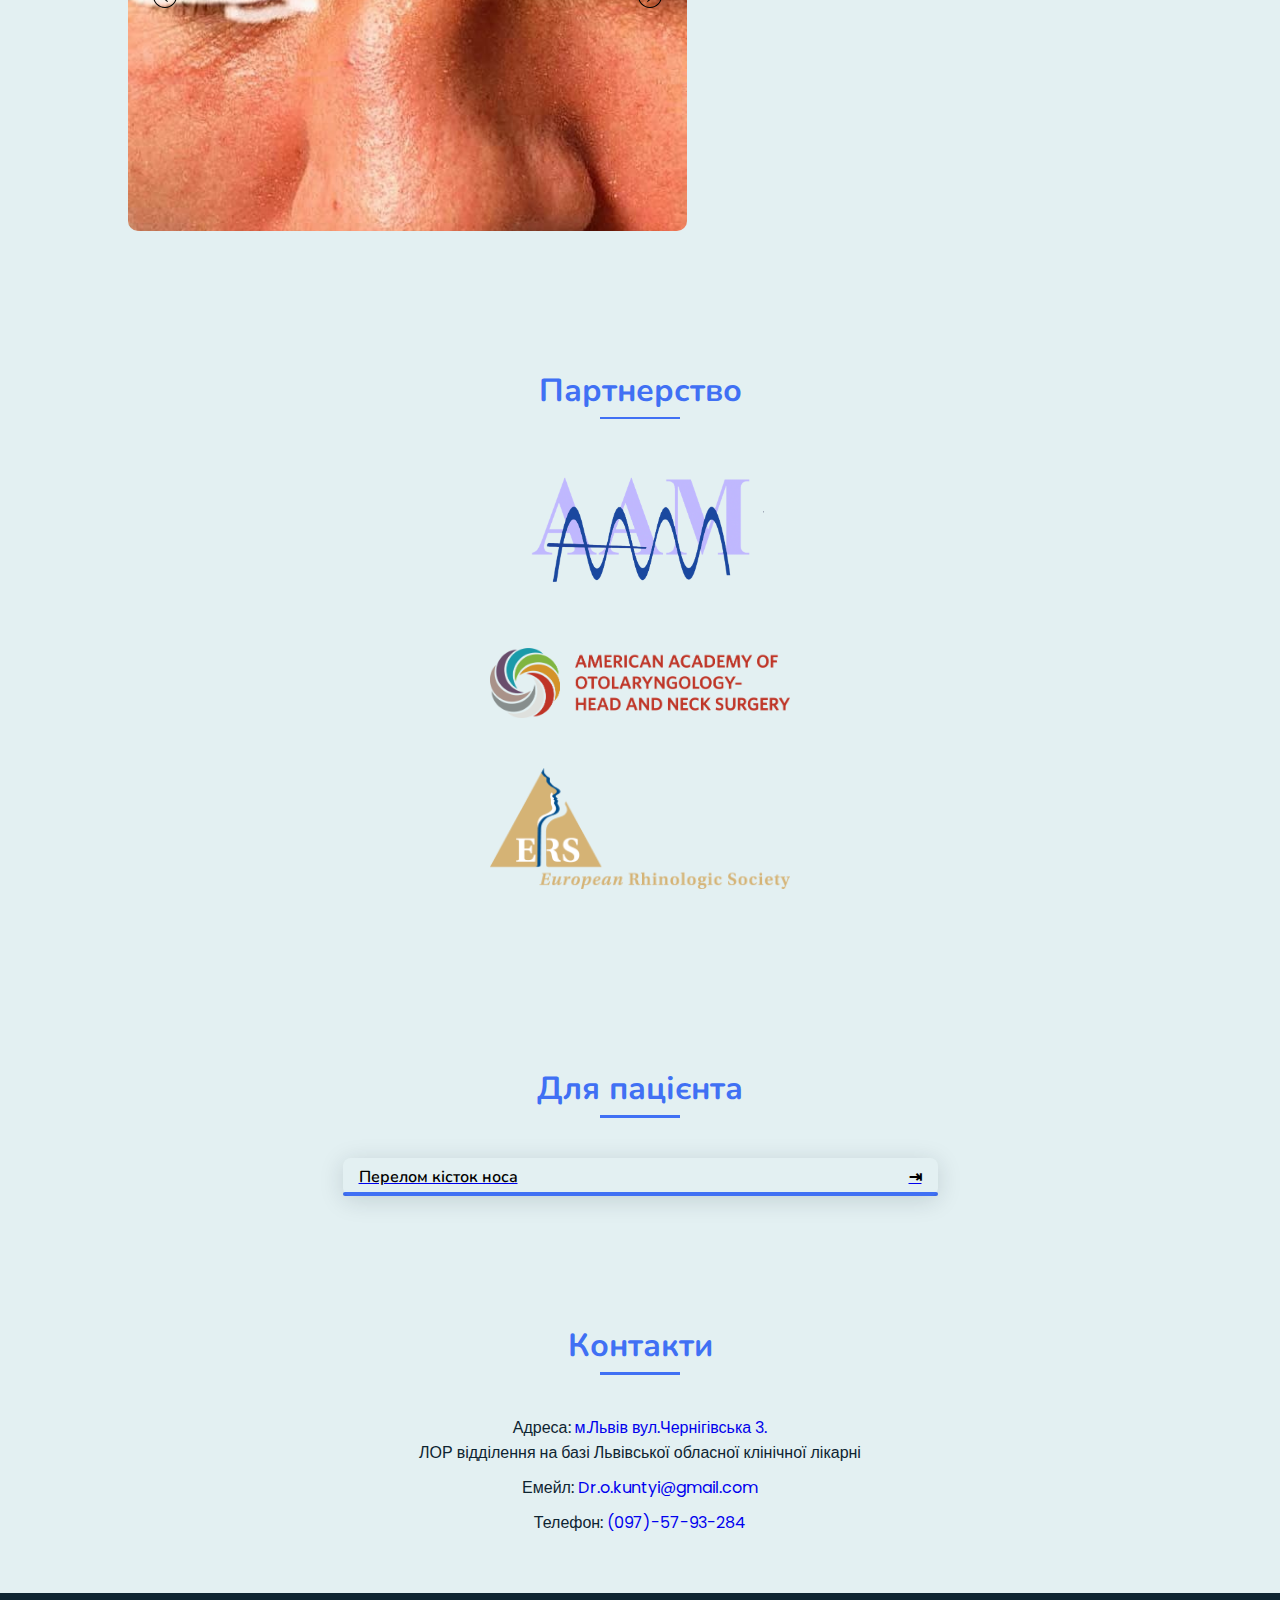
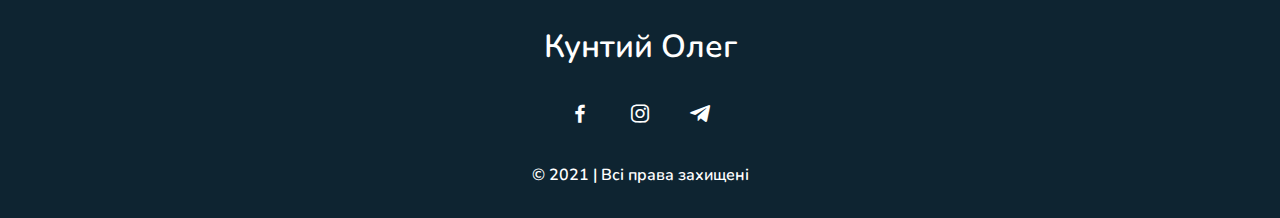
==== commit a54edf1b: "new4" ====
--- a/index.html
+++ b/index.html
@@ -257,10 +257,11 @@
             <h3 class="section-title">Новини</h3>
             <div class="news__inner">
                 <div class="news__slider-img">
+
+                    <a href="https://www.facebook.com/dr.o.kuntyi/photos/a.103051241364490/221017182901228/"><img
+                            src="img/news2.jpg" alt=""></a>
                     <a href="https://www.facebook.com/dr.o.kuntyi/photos/a.103051241364490/221017182901228/"><img
                             src="img/news1.jpg" alt=""></a>
-                    <a href="https://www.facebook.com/dr.o.kuntyi/photos/a.103051241364490/221017182901228/"><img
-                            src="img/news2.jpg" alt=""></a>
                 </div>
                 <div class="news__slider-text">
                     <div class="news__text">
@@ -297,7 +298,7 @@
 
         <section class="patient section" id="patient">
             <h2 class="section-title">Для пацієнта</h2>
-            <div class="patient__list">
+            <!-- <div class="patient__list">
                 <div class="skills__data patient-bar">
                     <div class="skills__names">
                         <span class="skills__name"><a class="instruction-link"
@@ -309,7 +310,21 @@
                     <a class="instruction-link" href="img/перелом-носа-розяснення.pdf"><span
                             class="skills__percentage">&#8677;</span></a>
                 </div>
-            </div>
+            </div> -->
+
+            <div class="patient__list">
+                <a href="img/перелом-носа-розяснення.pdf" class="skills__data patient-bar">
+                    <span class="skills__names">
+                        <span class="skills__name">Перелом кісток
+                            носа</span>
+                    </span>
+                    <span class="skills__bar skills__ux">
+                    </span>
+                    <span class="skills__percentage">&#8677;</span>
+                </a>
+            </div>
+
+
         </section>
         <!--=====CONTACT=====-->
 
--- a/css/styles.css
+++ b/css/styles.css
@@ -480,6 +480,7 @@
   border: none;
   background-color: transparent;
   z-index: 5;
+  padding: 15px;
   cursor: pointer;
 }
 
@@ -564,11 +565,19 @@
   max-width: 625px;
   margin: 0 auto;
   width: 100%;
+  
+}
+.patient__list a span {
+  color: #000000;
+}
+.patient__list a {
+  text-decoration: underline;
 }
 .patient-bar{
   margin: 0 15px;
   margin-top: 10px;
 }
+
 /* ===== FOOTER =====*/
 .footer{
   background-color: var(--second-color);
